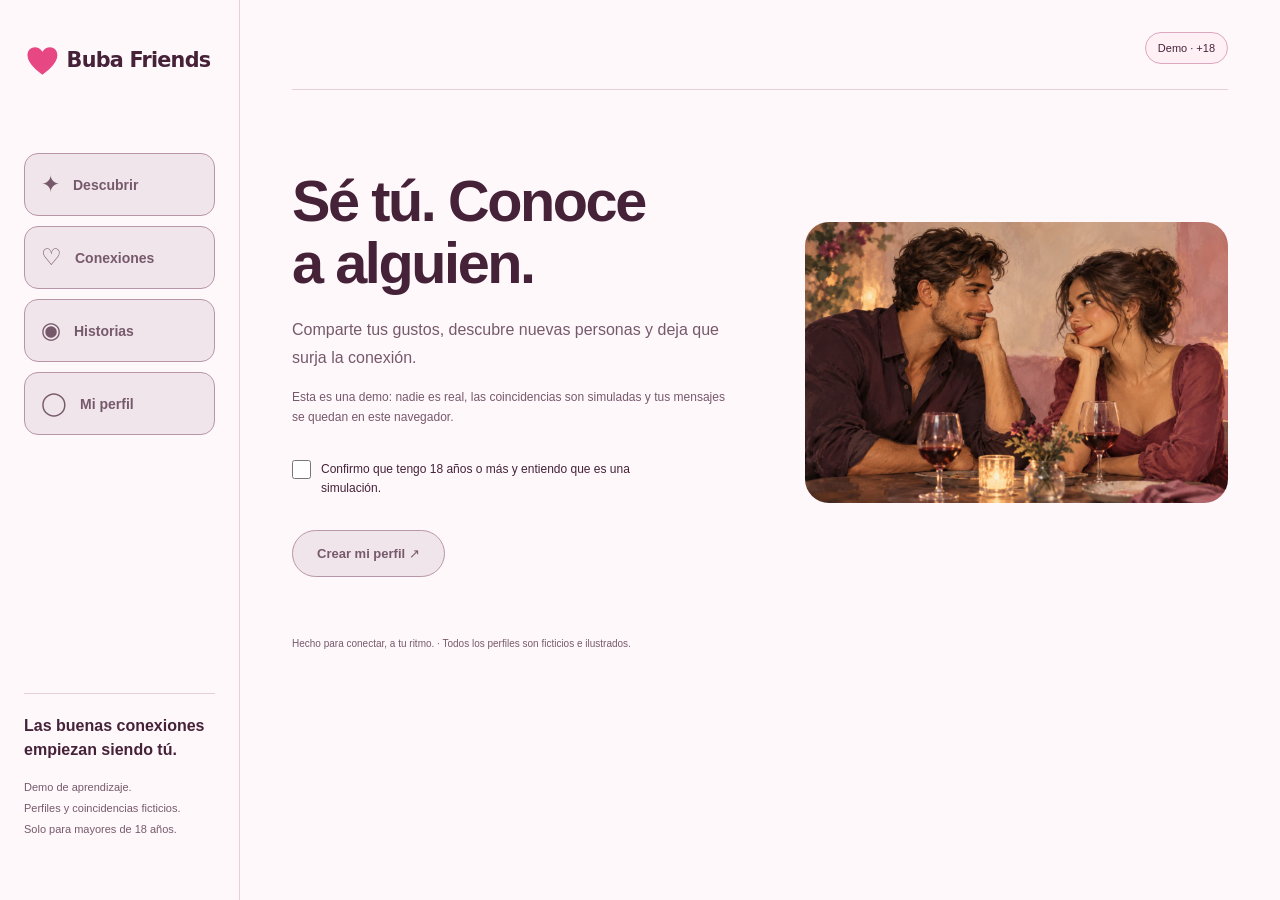
==== index.html @ ac5d4753 "Agrupar destacadas en colecciones con migración y referencias compartidas" ====
<!doctype html>
<html lang="es"><head><meta charset="UTF-8"><meta name="viewport" content="width=device-width,initial-scale=1,viewport-fit=cover"><meta name="theme-color" content="#FFF8FB"><link rel="icon" type="image/svg+xml" href="codificacion/assets/logo-heart.svg"><link rel="icon" type="image/png" sizes="32x32" href="codificacion/assets/favicon-32.png"><link rel="apple-touch-icon" sizes="180x180" href="codificacion/assets/apple-touch-icon.png"><link rel="manifest" href="./manifest.webmanifest"><meta name="apple-mobile-web-app-capable" content="yes"><meta name="apple-mobile-web-app-status-bar-style" content="default"><meta name="apple-mobile-web-app-title" content="Buba Friends"><meta name="description" content="Demo de Buba Friends: perfiles ilustrados, coincidencias simuladas y conversaciones locales."><title>Buba Friends · Conecta a tu ritmo</title><link rel="stylesheet" href="codificacion/styles.css?v=20261030-1"><script src="codificacion/stories.js?v=20261030-1" defer></script><script src="codificacion/profile-photo.js?v=20261029-4" defer></script><script src="codificacion/app.js?v=20261029-8" defer></script><script src="codificacion/collections-ui.js?v=20261030-1" defer></script><script src="codificacion/stories-ui.js?v=20261030-1" defer></script></head><body><div id="app"></div><noscript>Activa JavaScript para probar Buba Friends.</noscript></body></html>
---- codificacion/styles.css ----
:root{--background:#FFF8FB;--ink:#452238;color-scheme:light;font-family:Inter,ui-sans-serif,-apple-system,BlinkMacSystemFont,"Segoe UI",sans-serif;color:var(--ink);background:var(--background);font-synthesis:none;--accent:#E74783;--muted:#76596B;--line:#E5CFD9;--panel:#FFFFFF}*{box-sizing:border-box}body{margin:0}button,input,textarea{font:inherit}button{cursor:pointer;color:inherit;border:0}button:disabled{opacity:1;cursor:not-allowed;background:#F0E5EA;color:#76596B;border:1px solid #B996A7}button:focus-visible,input:focus-visible,textarea:focus-visible{outline:2px solid var(--accent);outline-offset:5px}button{transition:background .18s,transform .18s}button:enabled:hover{filter:none}button:active{transform:translateY(1px)}.layout{max-width:1540px;margin:auto;min-height:100dvh;display:grid;grid-template-columns:240px minmax(0,1fr)}.sidebar{padding:40px 24px;border-right:1px solid var(--line);display:flex;flex-direction:column;gap:65px}.brand{font-size:23px;font-weight:800;letter-spacing:-1px;white-space:nowrap}.brand-mark{display:inline-block;width:24px;height:25px;background:var(--accent);border-radius:13px 13px 5px 13px;transform:rotate(-30deg);margin-right:10px;vertical-align:middle;position:relative}.brand-mark:after{content:"";position:absolute;width:9px;height:9px;background:var(--background);border-radius:50%;top:7px;left:8px}.brand small{display:block;font-size:9px;letter-spacing:3px;margin:15px 0 0 35px;color:var(--muted)}.nav{display:grid;gap:10px}.nav button{display:flex;align-items:center;text-align:left;padding:17px 16px;background:transparent;color:var(--muted);border-radius:14px;font-size:14px;font-weight:600}.nav button.active{background:#FBE1EB;color:var(--accent)}.nav b{font-size:23px;margin-right:13px}.aside-note{margin-top:auto;padding:20px 0;border-top:1px solid var(--line);font-size:11px;color:var(--muted);line-height:1.9}.aside-note strong{display:block;color:var(--ink);font-size:16px;margin-bottom:15px;line-height:1.5}.main{padding:32px 5%}.topbar{display:flex;justify-content:space-between;align-items:center;gap:12px;border-bottom:1px solid var(--line);padding-bottom:25px}.eyebrow{font-size:10px;font-weight:700;letter-spacing:2px;text-transform:uppercase;color:var(--accent)}.topbar>.eyebrow{color:var(--muted)}.pill{border:1px solid #DDA7BE;color:var(--ink);background:#FFF0F5;padding:9px 12px;border-radius:24px;font-size:11px;white-space:nowrap}.intro{margin:32px 0 25px}.intro h1{font-size:clamp(30px,3.3vw,46px);line-height:1.1;letter-spacing:-1.8px;font-weight:750;margin:0 0 12px}.intro p,.muted{color:var(--muted);font-size:14px;line-height:1.6}.intro p{margin:0}.discover-grid{display:grid;grid-template-columns:minmax(260px,400px) minmax(170px,1fr);gap:55px;align-items:center;max-width:900px}.card{position:relative;border-radius:25px;overflow:hidden;background:#FFFFFF;box-shadow:0 20px 65px #45223814;border:1px solid #E5CFD9}.portrait{width:100%;display:block;aspect-ratio:4/4.8;object-fit:cover}.card-info{position:absolute;bottom:0;left:0;right:0;padding:80px 25px 24px;background:linear-gradient(transparent,#452238f5 26%);color:white}.card-info h2{font-size:35px;letter-spacing:-1px;margin:0 0 6px}.card-info p{font-size:12px;margin:0 0 15px;color:#FFFCF9}.tags{display:flex;gap:7px;flex-wrap:wrap}.tag{font-size:11px;padding:7px 11px;border-radius:20px;background:#FFF0F5;border:1px solid #E5CFD9}.card-info button{background:transparent;color:white;font-size:12px;margin-top:18px;padding:6px 0;text-decoration:underline;text-underline-offset:4px}.actions{display:flex;justify-content:center;align-items:center;gap:26px;margin:20px 0 12px}.round{height:58px;width:58px;border:1px solid #A47C90;border-radius:50%;background:var(--panel);color:var(--ink);font-size:32px}.round.like{background:var(--accent);color:#FFFCF9;width:70px;height:70px;border:0;box-shadow:0 8px 35px #E7478326}.caption{text-align:center;font-size:11px;color:var(--muted)}.side-copy{padding:8px}.flower{font-size:65px;color:var(--accent);line-height:1}.side-copy h2{font-size:34px;line-height:1.12;letter-spacing:-1.3px;font-weight:700}.side-copy p{font-size:14px;color:var(--muted);line-height:1.8;max-width:270px}.mini-note{margin-top:36px;border-top:1px solid var(--line);padding-top:24px}.btn{background:var(--accent);color:#FFFCF9;padding:15px 24px;min-height:46px;border-radius:30px;font-weight:750;font-size:13px}.btn.light{background:#FBE1EB;color:var(--ink);border:1px solid #DDA7BE}.welcome{max-width:1050px;margin:58px auto;display:grid;grid-template-columns:1.1fr 1fr;gap:48px;align-items:center}.welcome h1{font-size:clamp(48px,5.2vw,78px);line-height:1.02;font-weight:800;letter-spacing:-4px;margin:22px 0}.welcome p{font-size:16px;line-height:1.7;color:var(--muted);max-width:410px}.welcome p.muted{font-size:12px}.welcome-art{position:relative;border:1px solid #E5CFD9;border-radius:160px 160px 26px 26px;overflow:hidden;transform:rotate(3deg);box-shadow:18px 25px 0 #E7478312}.welcome-art .portrait{aspect-ratio:4/5.5}.art-label{position:absolute;top:35px;left:0;right:0;text-align:center;font-size:10px;letter-spacing:3px;color:#452238;z-index:1}.art-caption{color:#FFFCF9;position:absolute;bottom:0;padding:45px 24px 25px;background:linear-gradient(transparent,#452238f5 30%);width:100%}.art-caption strong{display:block;font-size:30px;letter-spacing:-1px}.art-caption span{font-size:12px}.check{display:flex;gap:10px;align-items:start;font-size:12px;line-height:1.6;margin:24px 0;max-width:400px}.check input{width:19px;height:19px;flex-shrink:0;margin:0;accent-color:var(--accent)}.list{display:grid;gap:13px;max-width:780px}.match-row{display:flex;width:100%;align-items:center;text-align:left;background:var(--panel);border:1px solid var(--line);border-radius:19px;padding:16px;gap:15px;min-width:0}.avatar{width:60px;height:60px;border-radius:50%;object-fit:cover;flex-shrink:0}.match-row>div{min-width:0}.match-row strong{display:block;margin-bottom:7px}.match-row small{display:block;color:var(--muted);overflow:hidden;text-overflow:ellipsis;white-space:nowrap}.arrow{margin-left:auto;color:var(--accent)}.empty{padding:50px 24px;text-align:center;background:var(--panel);border:1px dashed #A47C90;border-radius:24px;max-width:780px}.empty h2{font-size:28px;letter-spacing:-1px}.empty p{color:var(--muted);font-size:14px;line-height:1.7}.chat{max-width:780px;background:var(--panel);border:1px solid var(--line);border-radius:24px;overflow:hidden}.chat-head{padding:18px;display:flex;align-items:center;gap:13px;border-bottom:1px solid var(--line)}.chat-head button{background:transparent;font-size:30px;min-width:30px;min-height:44px}.chat-head .muted{font-size:11px}.messages{min-height:260px;max-height:390px;overflow:auto;padding:22px;display:flex;flex-direction:column;gap:12px}.bubble{max-width:85%;padding:13px 17px;background:#F8E7EE;border-radius:17px 17px 17px 3px;font-size:14px;line-height:1.6;align-self:start;overflow-wrap:anywhere}.bubble.mine{background:var(--accent);color:#FFFCF9;align-self:end;border-radius:17px 17px 3px 17px}.bubble small{display:block;font-size:10px;margin-bottom:4px}.send{padding:15px;display:flex;gap:10px;border-top:1px solid var(--line)}.send input{flex:1;min-width:0;padding:12px;border:1px solid #A47C90;border-radius:25px;background:#FFFFFF;color:inherit}.form{max-width:680px;background:var(--panel);padding:30px;border:1px solid var(--line);border-radius:24px}.form label{display:block;font-size:12px;font-weight:600;margin-bottom:20px}.form input,.form textarea{display:block;width:100%;margin-top:9px;border:1px solid #A47C90;background:#FFFFFF;padding:13px;border-radius:11px;color:inherit;font-size:16px}.form textarea{resize:vertical;min-height:110px;line-height:1.6}.danger{background:transparent;color:#A82250;text-decoration:underline;text-underline-offset:4px;font-size:12px;margin-top:22px;padding:12px 0}dialog{border:1px solid #A47C90;border-radius:26px;padding:30px;background:#FFFFFF;color:var(--ink);max-width:440px;width:calc(100% - 32px);max-height:90dvh;overflow:auto;box-shadow:0 30px 100px #45223833}dialog::backdrop{background:#45223880;backdrop-filter:blur(8px)}dialog h2{font-size:34px;letter-spacing:-1px;margin:15px 0}dialog p{font-size:14px;line-height:1.7;color:var(--muted)}dialog .btn{margin:6px 4px 4px 0}.detail-portrait{width:100%;height:225px;object-fit:cover;object-position:center 35%;border-radius:15px;margin-bottom:22px}.match-art{position:relative;width:115px;margin:0 auto 30px}.match-art img{width:115px;height:115px;object-fit:cover;border-radius:50%;border:3px solid var(--accent)}.match-art span{position:absolute;bottom:-10px;right:-5px;border-radius:50%;background:var(--accent);color:#FFFCF9;padding:10px;font-size:22px}.toast{position:fixed;bottom:25px;left:50%;transform:translateX(-50%);background:#452238;color:#FFFCF9;border-radius:18px;padding:15px 22px;font-size:13px;z-index:6;width:max-content;max-width:calc(100% - 32px);box-shadow:0 8px 30px #4522381f}.footer{font-size:10px;color:var(--muted);margin-top:32px;line-height:1.8}
@media(min-width:1300px){.main{padding-left:7%;padding-right:7%}}@media(max-width:1000px){.layout{grid-template-columns:200px minmax(0,1fr)}.sidebar{padding:32px 18px}.brand{font-size:19px}.main{padding:28px}.discover-grid{gap:25px}.side-copy h2{font-size:28px}.welcome{gap:25px}.welcome h1{font-size:53px;letter-spacing:-2.5px}}@media(max-width:800px){.discover-grid{grid-template-columns:1fr;max-width:400px;margin:auto}.side-copy{display:none}.welcome{grid-template-columns:1fr}.welcome-art{max-width:280px;grid-row:1;margin:auto}.welcome-art .portrait{aspect-ratio:4/3.7}.welcome-art .art-label{display:none}.welcome h1{font-size:52px}.welcome{margin:30px 0}.intro h1{font-size:34px}}@media(max-width:600px){.layout{display:block}.sidebar{padding:20px;border-right:0;border-bottom:1px solid var(--line);display:block}.brand{font-size:24px}.brand small,.aside-note{display:none}.nav{position:fixed;bottom:0;left:0;right:0;display:flex;justify-content:space-around;gap:4px;background:#FFFFFFf5;backdrop-filter:blur(15px);border-top:1px solid var(--line);padding:8px 8px max(10px,env(safe-area-inset-bottom));z-index:3}.nav button{display:block;text-align:center;padding:10px 12px;border-radius:14px;font-size:11px;min-width:92px}.nav b{display:block;margin:0 0 4px;font-size:21px}.main{padding:20px 20px 115px}.topbar{padding-bottom:17px}.eyebrow{font-size:9px;letter-spacing:1.5px}.topbar>.eyebrow{max-width:130px;line-height:1.6}.pill{font-size:10px;padding:8px 10px}.intro{margin:25px 0 22px}.intro h1{font-size:33px;letter-spacing:-1.5px;max-width:330px}.intro p{font-size:12px}.card .portrait{aspect-ratio:4/4.65}.card-info{padding:75px 22px 22px}.card-info h2{font-size:32px}.actions{margin-top:18px}.welcome{gap:30px;margin:28px 0}.welcome-art{width:215px;transform:rotate(3deg)}.welcome-art .portrait{aspect-ratio:4/4}.art-caption{padding:35px 18px 16px}.art-caption strong{font-size:23px}.art-caption span{font-size:10px}.welcome h1{font-size:51px;margin:14px 0 18px;letter-spacing:-2.8px}.welcome p{font-size:14px}.welcome .btn{width:100%}.form{padding:22px}.chat .btn{padding:12px 15px}.messages{padding:16px}.send{padding:12px;gap:8px}.toast{bottom:100px}.footer{font-size:10px}.match-row{padding:13px;gap:12px}dialog{padding:24px}}
@media(prefers-reduced-motion:no-preference){.card{animation:appear .25s ease}@keyframes appear{from{opacity:.4;transform:translateY(8px)}to{opacity:1;transform:none}}}
/* Personalización local */
select{font:inherit;color:inherit;max-width:100%;color-scheme:light}select:focus-visible{outline:2px solid var(--accent);outline-offset:5px}.main,.discover-grid>div,.profile-layout>*{min-width:0}.brand-mark{box-shadow:5px 3px 0 #E7478326}.filters{background:var(--panel);border:1px solid var(--line);border-radius:18px;padding:20px;margin-bottom:14px;max-width:900px}.filter-heading{display:grid;gap:6px;margin-bottom:16px}.filter-heading strong{font-size:13px}.filter-heading span{font-size:11px;color:var(--muted);line-height:1.6}.filter-fields{display:flex;gap:12px;align-items:end;flex-wrap:wrap}.filter-fields label{font-size:11px;display:grid;gap:7px;flex:1 1 85px}.filter-fields .interest-filter{flex:2 1 180px}.filter-fields input,.filter-fields select{width:100%;min-width:0;min-height:44px;border:1px solid #A47C90;border-radius:9px;background:#FFFFFF;color:var(--ink);padding:9px;font-size:14px}.filter-fields .btn{padding:12px 20px}.text-btn{background:transparent;color:#B32658;font-size:12px;text-decoration:underline;text-underline-offset:4px;min-height:44px;padding:8px}.text-btn:disabled{color:var(--muted);opacity:1;background:#F0E5EA}.discovery-status{display:flex;justify-content:space-between;align-items:center;gap:10px;font-size:11px;color:var(--muted);max-width:900px;margin-bottom:16px}.icebreaker{background:#FFF0F5;border-left:2px solid var(--accent);padding:16px;margin:20px 0;border-radius:0 12px 12px 0}.icebreaker p{margin:8px 0 0}.connection-label{color:#B32658!important;font-size:10px;margin-bottom:6px}.suggestions{border-top:1px solid var(--line);padding:18px;display:flex;flex-wrap:wrap;gap:8px}.suggestions strong{font-size:12px;flex-basis:100%}.suggestions p{font-size:11px;color:var(--muted);margin:0 0 4px;flex-basis:100%}.suggestion{border:1px solid #C99AAD;background:#FFF0F5;border-radius:13px;padding:11px 13px;font-size:12px;text-align:left;line-height:1.5;max-width:100%;overflow-wrap:anywhere;min-height:44px;color:#452238}.profile-layout{display:grid;grid-template-columns:minmax(0,1.2fr) minmax(0,1fr);gap:24px;align-items:start;max-width:1000px}.own-preview{padding:28px;border:1px solid #DDA7BE;background:var(--panel);border-radius:24px;overflow-wrap:anywhere}.own-avatar{display:grid;place-items:center;width:78px;height:78px;background:var(--accent);color:#FFFCF9;border-radius:25px 25px 8px 25px;font-size:36px;font-weight:800;margin:25px 0}.own-preview h2{font-size:28px;letter-spacing:-1px;margin:0 0 15px}.own-preview p{font-size:14px;color:var(--ink);line-height:1.8;white-space:pre-wrap}.own-preview small{display:block;margin-top:25px;color:var(--muted);font-size:10px;line-height:1.7}.own-preview .tag{overflow-wrap:anywhere;max-width:100%}.profile-layout .form{width:100%}.footer{overflow-wrap:anywhere}.welcome h1{font-size:clamp(45px,4.5vw,68px);letter-spacing:-2.8px}.welcome p{max-width:440px}
@media(max-width:1100px){.profile-layout{grid-template-columns:1fr}.own-preview{max-width:680px}}@media(max-width:600px){.filters{padding:16px}.filter-fields{gap:12px}.filter-fields label{flex-basis:calc(50% - 12px)}.filter-fields .interest-filter{flex-basis:100%}.filter-fields .btn,.filter-fields .text-btn{flex:1}.discovery-status{align-items:start}.discovery-status>span{padding-top:10px;line-height:1.6;max-width:150px}.discovery-status button{text-align:right;max-width:170px}.welcome h1{font-size:46px;letter-spacing:-2.5px}.own-preview{padding:22px}.suggestions{padding:16px}.suggestion{width:100%}.filter-fields input,.filter-fields select,.send input{font-size:16px}.welcome-art{box-shadow:12px 15px 0 #E7478312}}
.intro p,.welcome p,.card-info,.chat-head>div,.aside-note,.own-preview h2{overflow-wrap:anywhere}.bubble{min-width:0}.suggestion:focus-visible{outline:2px solid var(--accent);outline-offset:3px}

/* Superficies claras y contraste de los estados interactivos. */
.card-info .tag{background:#452238;color:#FFFCF9;border-color:#A47C90}
.card-info button:focus-visible{outline-color:#FFFCF9;box-shadow:0 0 0 5px #452238}
.art-label{background:#FFFFFFe8;border-radius:20px;padding:7px 10px;left:18px;right:18px}
.nav button.active{box-shadow:inset 3px 0 0 var(--accent);font-weight:750}
.btn:disabled,.nav button:disabled{background:#F0E5EA;color:#76596B;border:1px solid #B996A7;opacity:1}
input::placeholder,textarea::placeholder{color:#76596B;opacity:1}
input,textarea,select{accent-color:var(--accent)}
input:user-invalid,textarea:user-invalid,select:user-invalid{border-color:#A82250;box-shadow:0 0 0 1px #A82250}
button:focus-visible,input:focus-visible,textarea:focus-visible,select:focus-visible{outline:3px solid #452238;outline-offset:3px}
.suggestion:focus-visible{outline:3px solid #452238;outline-offset:3px}
.bubble{border:1px solid #E5CFD9;color:var(--ink)}
.bubble.mine{border-color:var(--accent);color:#FFFCF9}
.tag{color:var(--ink)}
@media(max-width:600px){.nav button.active{box-shadow:inset 0 -3px 0 var(--accent)}}

/* El frambuesa se reserva para superficies; el texto pequeño usa un tono más oscuro. */
.eyebrow,.nav button.active,.arrow{color:#B32658}
.topbar>.eyebrow{color:var(--muted)}
.btn:enabled:hover,.round.like:enabled:hover{background:#BD285D}
.btn.light:enabled:hover{background:#F3D4E1}

/* Descubrimiento: una tarjeta central y decisiones separadas de la información. */
.discover-grid{grid-template-columns:minmax(0,440px);max-width:440px;margin-inline:auto;gap:0}
.discover-grid .side-copy{display:none}
.actions{gap:24px;margin-top:24px}
.round.info{font-size:27px;width:54px;height:54px}
.btn,.round.like,.match-art span,.own-avatar{color:#29111F}
.btn.light{color:var(--ink)}
.btn:enabled:hover,.round.like:enabled:hover{background:#BD285D;color:#FFFFFF}
.btn.light:enabled:hover{color:var(--ink)}
.bubble.mine{background:#B32658;border-color:#B32658;color:#FFFFFF}
.preference-panel{max-width:680px;margin:44px auto;padding:32px;border:1px solid var(--line);background:var(--panel);border-radius:24px}
.preference-panel h1{font-size:38px;line-height:1.12;letter-spacing:-1.5px;margin:16px 0}
.preference-panel p{color:var(--muted);font-size:14px;line-height:1.7}
.preference-panel fieldset{border:0;padding:0;margin:25px 0 15px;min-width:0}
.preference-panel legend{font-size:12px;font-weight:650;margin-bottom:12px}
.preference-options{display:grid;grid-template-columns:repeat(3,minmax(0,1fr));gap:12px}
.preference-options label{position:relative;display:flex;align-items:center;flex-direction:column;gap:12px;padding:20px 12px;border:1px solid #A47C90;border-radius:16px;cursor:pointer;background:#FFFFFF}
.preference-options label:has(input:checked){border:2px solid #B32658;padding:19px 11px;background:#FFF0F5}
.preference-options label:has(input:focus-visible){outline:3px solid var(--ink);outline-offset:4px}
.preference-options input{width:18px;height:18px;accent-color:#B32658}
.gender-symbol{font-size:29px;color:#B32658;line-height:1;white-space:nowrap}
.preference-options strong{font-size:14px}
.preference-summary{display:flex;justify-content:space-between;align-items:center;gap:10px;border-bottom:1px solid var(--line);padding-bottom:12px;margin-bottom:16px;font-size:13px}
.form-error{color:#982144!important;font-size:12px;line-height:1.6;margin:12px 0 0}
.form-error:empty{display:none}
.form .form-error{margin-bottom:16px}
@media(max-width:600px){.preference-panel{padding:22px;margin:25px 0}.preference-panel h1{font-size:31px}.preference-options{gap:8px}.preference-options label{padding:18px 7px}.preference-options label:has(input:checked){padding:17px 6px}.preference-options strong{font-size:12px}.gender-symbol{font-size:26px}.preference-panel .btn{width:100%}.discover-grid{max-width:440px}.actions{gap:22px}}

/* Elección visible con la misma paleta y disposición de tarjetas. */
.discovery-preference{max-width:900px;margin:0 0 20px}
.discovery-preference h2{font-size:18px;letter-spacing:-.4px;margin:0 0 12px}
.preference-buttons{display:flex;flex-wrap:wrap;gap:10px}
.preference-button{border:1px solid #A47C90;border-radius:24px;padding:12px 18px;background:var(--panel);font-size:14px;color:var(--ink);min-height:46px}
.preference-button.selected{background:var(--accent);color:#29111F;border:2px solid #452238;padding:11px 17px;font-weight:750;box-shadow:0 3px 10px #45223814}
.discovery-preference p,.choose-prompt{font-size:12px;line-height:1.7;color:var(--muted)}
@media(max-width:600px){.preference-buttons{gap:7px}.preference-button{flex:1;padding:12px 8px;font-size:12px;white-space:nowrap}.preference-button.selected{padding:11px 7px}}

/* Retratos de muestra: texto en una superficie propia para no cubrir el rostro. */
.card:has(.painted-portrait){background:var(--panel)}
.card:has(.painted-portrait)>.portrait{aspect-ratio:4/4.2;object-position:center 12%}
.card:has(.painted-portrait) .card-info{position:static;padding:20px 24px 24px;background:#452238;color:#FFFFFF}
.card-info .occupation{font-size:15px;font-weight:700;margin:0 0 8px;color:#FFFFFF}
.card-info .personality{font-size:12px;line-height:1.6;margin:0 0 16px;color:#FBE1EB}
.card-info .profile-meta{font-size:11px;color:#FBE1EB}
.detail-section{margin:22px 0}
.detail-section h3,.icebreaker h3{font-size:12px;text-transform:uppercase;letter-spacing:1px;margin:0 0 8px;color:#B32658}
.detail-section p{margin:0}
.detail-occupation{font-weight:700;color:var(--ink)}
.detail-portrait.painted-portrait{height:auto;aspect-ratio:4/4;object-position:center 12%}
.avatar{object-position:center 25%}
.match-art img{object-position:center 25%}
@media(max-width:600px){.card:has(.painted-portrait) .card-info{padding:18px 20px 22px}.card:has(.painted-portrait)>.portrait{aspect-ratio:4/4.2}}

.welcome-art .portrait{object-position:center 12%}
/* Bloque de identidad e interacción */
.brand img{width:190px;max-width:100%;height:42px}.header-logo{width:170px;height:38px}.welcome-logo{width:245px;max-width:100%;height:auto}.topbar{gap:12px;align-items:center}.topbar .pill{margin-left:auto}.topbar .btn{padding:11px 18px}.discovery-summary{max-width:440px;margin:12px auto 18px;display:grid;gap:7px;font-size:14px}.discovery-summary small{color:var(--muted);font-size:11px}.card{position:relative;touch-action:pan-y;transition:transform .2s ease;animation:none!important;overflow:visible}.card>.portrait{border-radius:24px 24px 0 0}.card:has(.painted-portrait)>.portrait{aspect-ratio:4/3.7}.card:has(.painted-portrait) .card-info{padding:16px 20px 20px;border-radius:0 0 24px 24px}.card-info h2{margin:0 0 7px}.card-info .profile-meta{margin:0 0 8px}.card-info .occupation{font-size:14px}.card-info .tags{gap:6px}.card-info .tag{font-size:11px}.card-detail{position:absolute;right:14px;top:14px;z-index:1;background:#FFFFFF;color:var(--ink);border-radius:50%;width:44px;height:44px;font-size:27px;box-shadow:0 2px 12px #45223826}.swipe-hint{position:absolute;top:72px;left:20px;z-index:1;background:white;color:#98204D;border:2px solid var(--accent);border-radius:12px;padding:10px;font-weight:800;opacity:0;pointer-events:none}.dragging{transition:none}.round.undo{width:48px;height:48px;font-size:25px}.actions{align-items:center;margin-top:16px;gap:24px}.caption{line-height:1.7}.close-dialog{position:sticky;top:0;float:right;width:44px;height:44px;border-radius:50%;font-size:27px;background:#FFF0F5;z-index:2}.filters{padding:0;border:0;margin-top:24px}.filters fieldset{border:1px solid var(--line);border-radius:14px;margin:0 0 22px;padding:14px}.filters legend{font-weight:700;font-size:14px}.filter-choice{display:flex;gap:10px;align-items:center;min-height:44px;font-size:15px}.filter-choice input{width:19px;height:19px}.panel-actions{display:flex;align-items:center;gap:16px;margin-top:20px}dialog{max-height:calc(100dvh - 32px);overscroll-behavior:contain}.match-strip{display:flex;gap:18px;overflow:auto;padding:4px 4px 18px}.match-strip button{background:transparent;display:grid;justify-items:center;gap:8px;min-width:76px}.match-strip img{width:68px;height:68px;border:2px solid var(--accent)}.section-title{font-size:17px;margin:24px 0 16px}.own-preview{max-width:540px;margin-bottom:18px}.profile-layout{margin-top:20px;grid-template-columns:minmax(0,540px)}[hidden]{display:none!important}.profile-layout .form{max-width:540px}.main{overflow-x:clip}
@media(min-width:601px){.header-logo{display:none}}
@media(max-width:600px){.sidebar{padding:0;border:0}.sidebar .brand{display:none}.main{padding:14px 16px calc(120px + env(safe-area-inset-bottom))}.topbar{padding-bottom:12px}.header-logo{width:154px;height:34px}.topbar .pill{display:none}.topbar .btn{margin-left:auto}.discovery-summary{margin-top:6px;font-size:13px}.card:has(.painted-portrait)>.portrait{aspect-ratio:4/3.6}.card-info h2{font-size:28px}.footer{margin-top:24px}.nav{padding-bottom:calc(10px + env(safe-area-inset-bottom))}.toast{bottom:calc(105px + env(safe-area-inset-bottom))}.detail-portrait.painted-portrait{aspect-ratio:4/3.5}.welcome-logo{width:220px}}
@media(prefers-reduced-motion:reduce){*,*::before,*::after{scroll-behavior:auto!important;animation:none!important;transition:none!important}}

/* Candidata de presentación: contenido desplazable y controles siempre accesibles. */
html{scroll-padding-block:20px 130px}
body.modal-open{overflow:hidden}
.skip-link{position:fixed;top:8px;left:8px;transform:translateY(-160%);z-index:20;background:var(--panel);color:var(--ink);padding:12px;border:2px solid var(--ink);border-radius:12px}
.skip-link:focus{transform:none}
.main:focus{outline:none}
.card{touch-action:pan-y pinch-zoom}
.card:has(.painted-portrait)>.portrait{height:360px;aspect-ratio:auto;object-fit:cover;object-position:center 12%}
.card-info{position:static;background:var(--ink);border-radius:0 0 24px 24px}
.card-info .occupation{line-height:1.4}
.empty-undo{max-width:780px;text-align:center;margin-top:18px}
.empty-undo p{font-size:12px;line-height:1.6;color:var(--muted)}
.dialog-close{position:sticky;top:0;display:block;margin:0 0 12px auto;width:44px;height:44px;min-height:44px;border-radius:50%;background:#FFF0F5;color:var(--ink);font-size:28px;z-index:2;box-shadow:0 0 0 4px white}
dialog{padding-top:16px;scroll-padding-block:72px 24px;max-height:calc(100svh - 32px)}
dialog h2{overflow-wrap:anywhere;padding-right:4px}
.filters fieldset{min-width:0}
.panel-actions{flex-wrap:wrap}
.match-strip{max-width:100%;scroll-padding:8px}
.match-strip button{flex-shrink:0}
.match-row>div{flex:1}
.match-row .arrow{flex-shrink:0}
.send,.form input,.form textarea{scroll-margin-block:40px 140px}
.send input{font-size:16px}
.send .btn{flex-shrink:0}
.messages{overscroll-behavior:contain}
.bubble{white-space:pre-wrap}
.check{padding-block:8px;min-height:44px}
@media(max-width:600px){
 .main{padding-left:max(16px,env(safe-area-inset-left));padding-right:max(16px,env(safe-area-inset-right))}
 .nav{padding-left:max(8px,env(safe-area-inset-left));padding-right:max(8px,env(safe-area-inset-right))}
 .nav button{flex:1;min-width:0;padding:9px 5px;overflow-wrap:anywhere}
 .nav b{line-height:1.1}
 .card:has(.painted-portrait)>.portrait{height:clamp(230px,36svh,320px)}
 .card-info .tags{gap:5px}
 .card-info .tag{padding:6px 9px}
 .caption{max-width:330px;margin-inline:auto}
 .actions .round{flex-shrink:0}
 .discovery-summary{line-height:1.5;margin-bottom:12px}
 .empty{padding:28px 18px}
 .empty h2{font-size:25px}
 .chat-head{padding:14px;gap:10px}
 .chat-head>div{min-width:0}
 .messages{min-height:160px;max-height:min(390px,48svh)}
 .suggestions{padding:14px}
 .send{padding:12px 10px}
 .send input{padding:12px 10px}
 .intro{margin:22px 0 18px}
 .intro h1{font-size:31px;line-height:1.15}
 dialog{padding:14px 20px 24px;width:calc(100% - 24px);max-height:calc(100svh - 24px)}
 .detail-portrait.painted-portrait{max-height:320px;object-fit:cover}
 .filter-fields label{flex-basis:calc(50% - 6px)}
}
@media(max-width:380px){.header-logo{width:145px}.card-info h2{font-size:27px}.actions{gap:22px}.send{gap:7px}.chat .send .btn{padding-inline:12px}}

/* Bienvenida: escena original completa, sin apariencia de tarjeta de perfil. */
.welcome>div{min-width:0}
.welcome h1{font-size:clamp(42px,4.5vw,64px);line-height:1.08;letter-spacing:-2.4px;text-wrap:balance}
.welcome-illustration{margin:0;min-width:0;width:100%;align-self:center}
.welcome-illustration img{display:block;width:100%;height:auto;border-radius:24px;cursor:default}
@media(max-width:800px){
 .welcome{gap:24px;margin:26px auto;max-width:540px}
 .welcome-illustration{grid-row:1}
 .welcome h1{font-size:clamp(38px,7vw,48px);letter-spacing:-1.8px;margin:0 0 16px}
 .welcome p{max-width:none}
}
@media(max-width:600px){
 .welcome{gap:22px;margin:22px auto}
 .welcome h1{font-size:40px;letter-spacing:-1.7px}
 .welcome p{font-size:14px;line-height:1.65}
 .welcome .check{margin:18px 0}
 .welcome-illustration img{border-radius:20px}
}

/* Historias locales; los aros solo indican visualización de historias. */
.sr-only{position:absolute;width:1px;height:1px;padding:0;margin:-1px;overflow:hidden;clip:rect(0,0,0,0);white-space:nowrap;border:0}
.stories-section,.featured-section{max-width:780px;margin:20px 0 26px;min-width:0}
.stories-note,.stories-empty{font-size:12px;color:var(--muted);line-height:1.6;margin:8px 0 14px;overflow-wrap:anywhere}
.story-strip{display:flex;gap:18px;align-items:flex-start;overflow-x:auto;max-width:100%;padding:8px 5px 18px;scroll-padding:8px;overscroll-behavior-x:contain}
.story-item{display:flex;flex-direction:column;align-items:center;gap:7px;min-width:82px;width:82px;flex-shrink:0;background:transparent;padding:0;font-size:12px;line-height:1.4;text-align:center}
.story-item small{font-size:10px;color:var(--muted)}
.story-circle{display:grid;place-items:center;width:74px;height:74px;border-radius:50%;padding:4px;border:3px solid var(--accent);background:var(--panel)}
.story-circle img{width:100%;height:100%;object-fit:cover;border-radius:50%}
.story-item.seen .story-circle{border:2px dashed #A47C90;padding:5px}
.story-plus{font-size:34px;font-weight:500;color:#B32658;border-style:dashed}
.story-own{position:relative;flex-shrink:0}
.story-add{position:absolute;right:-5px;top:43px;width:32px;height:32px;border-radius:50%;background:var(--accent);border:2px solid white;font-size:24px;color:#29111F;line-height:1}
.story-own:has(.story-add){padding-right:10px}
.story-add:before{content:"";position:absolute;inset:-6px}
.story-strip>.stories-empty{min-width:155px;max-width:280px}
.story-item:disabled{border:0;background:transparent;opacity:.7}
.story-field{display:grid;gap:9px;font-size:14px;margin:18px 0 12px;font-weight:600}
.story-field input,.story-field textarea{font:inherit;font-size:16px;padding:12px;border:1px solid #A47C90;border-radius:12px;width:100%;min-width:0;background:white;color:var(--ink)}
.story-field input[type=file]{font-size:13px;white-space:normal;overflow-wrap:anywhere}
.story-field textarea{resize:vertical;min-height:85px}
.story-preview{display:block;width:100%;max-height:300px;object-fit:contain;background:var(--background);border-radius:15px}
.story-viewer,.story-composer{max-width:540px}
.story-viewer h2{font-size:26px;margin:4px 0 8px}
.story-time{font-size:12px!important;margin:0 0 12px}
.story-image{display:block;width:100%;max-height:min(48svh,480px);object-fit:contain;border-radius:16px;background:var(--background)}
.story-caption{white-space:pre-wrap;overflow-wrap:anywhere;color:var(--ink)}
.story-controls{display:flex;justify-content:space-between;flex-wrap:wrap;gap:10px;margin-top:12px}
.story-controls .btn{padding:11px 16px}
.story-reply{border-top:1px solid var(--line);margin-top:18px;padding-top:4px}
.story-reply .btn{width:100%}
.story-reference{border-left:3px solid var(--accent);background:#FFF8FB;color:var(--ink);padding:10px 12px;margin-bottom:10px;border-radius:0 10px 10px 0;font-size:12px;line-height:1.5;white-space:normal}
.story-reference strong,.story-reference span{display:block}
.story-reference span{font-style:italic;margin-top:5px;overflow-wrap:anywhere}
@media(max-width:600px){.story-strip{gap:12px}.story-circle{width:70px;height:70px}.story-viewer,.story-composer{width:calc(100% - 20px)}.story-field{scroll-margin-block:80px 140px}.story-image{max-height:43svh}.story-viewer .panel-actions{gap:8px}.story-viewer .panel-actions .btn{padding-inline:16px}}

/* Profile creation, optional music and four navigation destinations. */
.music-row{display:grid;gap:12px;border:1px solid var(--line);border-radius:14px;padding:16px;margin:14px 0}.music-editor{margin:24px 0}.music-preview li{overflow-wrap:anywhere;margin:10px 0}.form select{width:100%;padding:13px;border:1px solid #A47C90;border-radius:9px;background:white;min-height:46px}.music-editor .btn{max-width:100%;white-space:normal}
@media(max-width:600px){.nav button{flex:1;min-width:0;padding:9px 3px;font-size:11px}.nav{gap:2px}.music-row{padding:12px}.form input,.form textarea,.form select{font-size:16px;min-width:0;max-width:100%}}

/* Text-only catalog picker; native dialog traps focus and supports Escape. */
.music-dialog{position:fixed;top:12px;bottom:auto;margin:0 auto;max-height:85dvh;overflow:auto;scroll-padding:60px 0 24px}.music-dialog .dialog-close{position:sticky;top:0;z-index:2;background:#fff8fb}.music-search input{font-size:16px;width:100%;min-width:0}.music-search label{display:block;margin:12px 0}.music-search details{margin:20px 0}.music-search summary{cursor:pointer;padding:12px 0}.music-search ul{list-style:none;padding:0;margin:12px 0}.music-result{display:block;width:100%;text-align:left;white-space:normal;overflow-wrap:anywhere;border:1px solid #e9cddc;background:#fff;border-radius:12px;padding:14px;margin:8px 0;color:#49233e;font:inherit;min-height:44px}.music-search button:focus-visible,.music-search input:focus-visible,.music-search summary:focus-visible{outline:3px solid #a61e64;outline-offset:3px}.music-row small{overflow-wrap:anywhere}
/* Optional profile photo and touch/keyboard crop controls. */
.profile-photo-avatar{display:inline-flex;width:104px;height:104px;flex:none;overflow:hidden;border-radius:50%;background:#f5e7ee;vertical-align:middle;border:1px solid #d7b8c9}.profile-photo-avatar>img{width:100%;height:100%;object-fit:cover;display:block}.profile-photo-avatar>svg{width:100%;height:100%;fill:#9b7c8e;padding:10px}.photo-actions{display:flex;gap:12px;flex-wrap:wrap;align-items:center;margin-top:14px}.photo-actions button{min-height:44px}.profile-photo-section{margin:20px 0}.story-circle .profile-photo-avatar{width:100%;height:100%;border:0}.story-circle{position:relative}.story-circle.story-plus{display:block}.photo-story-plus{position:absolute;right:0;bottom:0;border-radius:50%;background:#e74783;color:white;width:24px;height:24px;font-size:20px;line-height:24px}.photo-dialog{position:fixed;top:12px;bottom:auto;margin:0 auto;max-height:85dvh;overflow:auto;scroll-padding:60px 0 20px}.photo-dialog .dialog-close{position:sticky;top:0;background:#fff8fb;z-index:2}.photo-dialog label{display:block;margin:12px 0}.photo-dialog input{display:block;width:100%;min-width:0;max-width:100%;font-size:16px;margin-top:8px}.photo-dialog input[type=range]{min-height:44px;accent-color:#b6286a}.photo-dialog button:focus-visible,.photo-dialog input:focus-visible{outline:3px solid #a61e64;outline-offset:3px}#photo-canvas{display:block;width:min(100%,280px);height:auto;aspect-ratio:1;border-radius:50%;margin:12px auto;background:#fff8fb}.photo-dialog .panel-actions{display:flex;flex-wrap:wrap;gap:10px}.photo-dialog .panel-actions button{min-height:44px}.photo-file{overflow-wrap:anywhere}
.own-preview>.profile-photo-avatar{display:flex;margin:16px 0}
.music-diagnostic{border-top:1px solid #e5cfd9;padding-top:8px}.music-diagnostic textarea{display:block;width:100%;max-width:100%;min-height:120px;font:12px/1.5 ui-monospace,monospace;overflow-wrap:anywhere}.music-diagnostic button{min-height:44px}
/* Stories: one circular avatar per author; full-screen manual viewer. */
.story-item.seen .story-circle{border:2px solid #c7b8c1;padding:5px}.story-item.no-story .story-circle{border:2px solid #d7c3ce}.story-circle>svg{width:100%;height:100%;fill:#9b7c8e;padding:8px}.story-own{padding-right:8px}.story-add{width:28px;height:28px;top:48px;right:0;color:white;font-size:23px}.story-add:before{inset:-8px}.story-item>span:not(.story-circle):not(.sr-only){max-width:86px;overflow-wrap:anywhere}.story-strip{scrollbar-width:thin}.story-strip .story-item:focus-visible{outline-offset:3px}
body.story-view-open .nav{display:none}
dialog.story-viewer{--story-height:min(92dvh,900px);position:fixed;inset:0;width:min(100% - 32px,460px);height:var(--story-height);max-width:none;max-height:none;margin:auto;padding:0;border:0;border-radius:20px;background:#160f17;color:#fff;overflow:hidden;box-shadow:0 20px 90px #0009;scroll-padding:0}
dialog.story-viewer::backdrop{background:#08060bf2;backdrop-filter:blur(8px)}
.story-viewer .dialog-close{position:absolute;top:calc(28px + env(safe-area-inset-top,0px));right:max(10px,env(safe-area-inset-right,0px));z-index:8;width:44px;height:44px;margin:0;background:#231d27;color:white;box-shadow:none}
#story-view-content{height:100%;min-height:0;display:grid;grid-template-rows:auto minmax(40px,1fr) auto;padding:max(10px,env(safe-area-inset-top,0px)) max(10px,env(safe-area-inset-right,0px)) max(10px,env(safe-area-inset-bottom,0px)) max(10px,env(safe-area-inset-left,0px));gap:8px}
.story-segments{display:flex;gap:4px;list-style:none;padding:0;margin:0 0 12px}.story-segments li{flex:1;min-width:0;height:4px;border-radius:4px;background:#ffffff4d}.story-segments .is-selected{background:#f575a6}
.story-author-line{display:flex;gap:10px;align-items:center;padding-right:52px;min-height:44px}.story-author-avatar{width:38px;height:38px;border-radius:50%;overflow:hidden;background:#f5e7ee;flex:none}.story-author-avatar>img,.story-author-avatar>svg,.story-author-avatar .profile-photo-avatar{display:block;width:100%;height:100%;border:0;object-fit:cover}.story-author-avatar>svg{fill:#9b7c8e;padding:5px}.story-author-line>div{min-width:0}.story-viewer h2{font-size:16px;letter-spacing:0;line-height:1.3;padding:0;margin:0 0 3px;white-space:nowrap;overflow:hidden;text-overflow:ellipsis}.story-viewer .story-time{font-size:11px!important;color:#e6d7e1;line-height:1.4;margin:0}
.story-stage{position:relative;min-height:0;overflow:hidden;background:#0e0a11;display:flex;align-items:center;justify-content:center}.story-viewer .story-image{width:100%;height:100%;max-height:none;min-height:0;object-fit:contain;border-radius:0;background:transparent}.story-tap-zone{position:absolute;top:0;bottom:0;width:30%;background:transparent;border:0;border-radius:0;padding:0;touch-action:manipulation}.story-tap-prev{left:0}.story-tap-next{right:0}.story-viewer .story-tap-zone:disabled{background:transparent;border:0;opacity:1}.story-tap-zone:active{transform:none}
.story-view-footer{min-height:0;max-height:calc(var(--story-height)*.48);overflow-y:auto;overscroll-behavior:contain;scrollbar-width:thin;padding:0 3px}.story-viewer .story-caption{font-size:13px;line-height:1.5;white-space:pre-wrap;overflow-wrap:anywhere;color:#fff;margin:2px 0 8px;max-height:6em;overflow:auto}.story-viewer .story-controls{display:flex;align-items:center;justify-content:space-between;gap:4px;margin:0 0 4px;flex-wrap:nowrap}.story-controls>span{font-size:10px;color:#d7c4d1;text-align:center}.story-viewer .story-controls button{min-height:44px;border-radius:10px;padding:8px 10px;background:#302331;color:#fff;font-size:12px}.story-viewer .story-controls button:disabled{background:#241c26;border:0;color:#968c99}.story-viewer .story-reply{border-top:1px solid #ffffff30;display:grid;grid-template-columns:minmax(0,1fr) auto;gap:6px 10px;align-items:end;margin:0;padding-top:6px}.story-viewer .story-field{font-size:12px;gap:5px;margin:0}.story-viewer .story-field input{font-size:16px;min-height:44px;background:#302331;border:1px solid #8c7188;color:white;padding:10px}.story-viewer .story-reply .btn{width:auto;margin:0;font-size:12px;padding:10px 14px;min-height:44px;max-width:125px}.story-viewer .stories-note{font-size:10px;line-height:1.4;color:#d7c4d1;margin:2px 0 4px}.story-reply .stories-note{grid-column:1/-1}.story-viewer .panel-actions{display:flex;flex-wrap:wrap;gap:5px}.story-viewer .panel-actions button{font-size:12px;min-height:44px;margin:0;padding:10px 12px}.story-viewer .danger{color:#ffb6d1}.story-viewer .form-error{color:#ffb6d1;font-size:12px;margin:4px 0}.story-viewer button:focus-visible,.story-viewer input:focus-visible{outline:3px solid #ff90bb;outline-offset:-3px}
@media(max-width:600px){dialog.story-viewer{--story-height:100dvh;inset:0;width:100%;height:var(--story-height);margin:0;border-radius:0}.story-add{top:44px}.story-viewer .story-reply-send{min-width:0}}
/* Discover decisions and profile-gallery navigation use separate gesture surfaces. */
#swipe-card,.gallery-viewport{touch-action:pan-y pinch-zoom;-webkit-user-select:none;user-select:none;-webkit-touch-callout:none}#swipe-card{transition:transform .18s ease-out}#swipe-card.dragging{transition:none;will-change:transform}#swipe-card img,.gallery-image{-webkit-user-drag:none;user-select:none}#swipe-card .swipe-hint{z-index:3;max-width:calc(100% - 40px);font-size:17px;line-height:1.3;background:#fff8fb;color:#63203f;border-color:#b72565;box-shadow:0 4px 18px #45223833}#swipe-card .card-detail{z-index:4;touch-action:manipulation}
.profile-gallery{margin:0 0 22px}.gallery-viewport{border:1px solid #dfc1d0;border-radius:18px;overflow:hidden;background:#f9eaf1;width:100%;height:320px;height:clamp(240px,48svh,420px)}.gallery-slide{height:100%;width:100%;transition:transform .18s ease-out}.gallery-viewport.dragging .gallery-slide{transition:none}.gallery-image{display:block;width:100%;height:100%;object-fit:contain;pointer-events:auto}.gallery-demo{display:flex;height:100%;flex-direction:column;align-items:center;justify-content:center;gap:14px;padding:24px;text-align:center;color:#6e3151;background:radial-gradient(circle at 20% 15%,#fff8fb 0,transparent 55%),linear-gradient(145deg,#f9e3ed,#eacddc);border:10px double #fff8fb}.gallery-demo svg{width:64px;height:64px;fill:none;stroke:currentColor;stroke-width:3;stroke-linejoin:round}.gallery-demo strong{font-size:19px;line-height:1.4}.gallery-demo>span{font-size:12px}.gallery-controls{display:flex;align-items:center;justify-content:space-between;gap:8px;margin:8px 0}.gallery-controls button{min-height:44px;padding:8px;font-size:13px}.gallery-controls>span{font-size:12px;font-weight:700;white-space:nowrap}.gallery-dots{display:flex;justify-content:center;gap:7px;list-style:none;padding:0;margin:8px 0}.gallery-dots li{width:8px;height:8px;border-radius:50%;background:#d2bac7}.gallery-dots .selected{background:#b72565;box-shadow:0 0 0 2px #f5d7e5}.profile-gallery .muted{font-size:12px;text-align:center}.gallery-viewport:focus-visible,.gallery-controls button:focus-visible{outline:3px solid #b72565;outline-offset:3px}
@media(prefers-reduced-motion:reduce){#swipe-card,.gallery-slide{transition:none!important}}
/* Mobile Discover: measured viewport, reserved navigation/actions, intrinsic overflow fallback. */
.discover-view-toggle,.discover-layout-note{display:none}.discover-type-probe{position:absolute;visibility:hidden;width:1rem;height:1rem;pointer-events:none}
@media(max-width:600px){
 body.discover-screen.discover-fit #swipe-card{touch-action:pinch-zoom}
 body.discover-zoomed #swipe-card{touch-action:auto}
 body.discover-screen .discover-view-toggle{display:block;min-height:44px;padding:6px;font-size:12px;line-height:1.3}
 body.discover-screen .topbar{gap:6px}
 body.discover-screen .header-logo{width:110px;max-width:32%;height:auto}
 body.discover-screen .topbar .btn{min-height:44px;padding:8px 12px;margin-left:0}
 body.discover-expanded .discover-layout-note{display:block;font-size:12px;line-height:1.5;color:var(--muted);margin:8px 0 12px}
 html.discover-fit,body.discover-fit{height:var(--discover-height,100dvh);overflow:hidden;overscroll-behavior-y:none}
 body.discover-fit .layout{height:var(--discover-height,100dvh);min-height:0;display:grid;grid-template-columns:minmax(0,1fr);grid-template-rows:minmax(0,1fr) auto}
 body.discover-fit .sidebar{grid-row:2;min-height:0;margin:0;padding:0;border:0}
 body.discover-fit .aside-note{display:none}
 body.discover-fit .nav{position:static;min-height:0;padding:6px max(8px,env(safe-area-inset-right)) max(8px,env(safe-area-inset-bottom)) max(8px,env(safe-area-inset-left));gap:2px;backdrop-filter:none}
 body.discover-fit .nav button{min-height:50px;padding:6px 2px;min-width:0;font-size:11px}
 body.discover-fit .nav b{font-size:20px;margin-bottom:3px}
 body.discover-fit .main{grid-row:1;min-height:0;padding:max(6px,env(safe-area-inset-top)) max(12px,env(safe-area-inset-right)) 4px max(12px,env(safe-area-inset-left));display:grid;grid-template-rows:auto auto minmax(0,1fr);gap:4px;overflow:visible}
 body.discover-fit .topbar{padding:0;border:0;min-height:44px}
 body.discover-fit .discovery-summary{margin:0;font-size:11px;line-height:1.4}
 body.discover-fit .discovery-summary small,body.discover-fit .footer,body.discover-fit .discover-extra-help{display:none}
 body.discover-fit .discover-grid{height:100%;min-height:0;width:100%;max-width:440px;align-items:stretch}
 body.discover-fit .discover-grid>div{height:100%;min-height:0;display:grid;grid-template-rows:minmax(0,1fr) auto auto;gap:6px}
 body.discover-fit #swipe-card{height:100%;min-height:0;display:grid;grid-template-rows:minmax(0,1fr) auto;box-shadow:0 6px 20px #45223814}
 body.discover-fit #swipe-card>.portrait{height:100%;min-height:160px;max-height:none;width:100%;aspect-ratio:auto;object-fit:contain;object-position:center;background:#f5e7ee}
 body.discover-fit #swipe-card .card-info{position:static;padding:7px 12px 8px;min-height:0}
 body.discover-fit #swipe-card .card-info h2{font-size:1.5rem;line-height:1.15;letter-spacing:-.5px;margin:0 0 3px}
 body.discover-fit #swipe-card .profile-meta{font-size:11px;line-height:1.3;margin:0}
 body.discover-fit #swipe-card .occupation,body.discover-fit #swipe-card .tags{display:none}
 body.discover-fit .actions{margin:0;gap:24px;min-height:70px}
 body.discover-fit .actions .round{flex-shrink:0}
 body.discover-fit .caption{font-size:11px;line-height:1.3;margin:0;text-align:center}
 body.discover-screen dialog:not(.story-viewer){position:fixed;top:calc(var(--discover-vv-top,0px) + 12px);bottom:auto;margin:0 auto;max-height:calc(var(--discover-dialog-height,100dvh) - 24px);overflow-y:auto;overscroll-behavior:contain;touch-action:pan-y pinch-zoom}
 body.discover-expanded{overflow-y:auto}
 body.discover-expanded.modal-open{overflow:hidden}
}
/* Collections reuse story circles and the immersive viewer. */
.highlight-collection{flex:none;width:90px;text-align:center}.highlight-collection .story-item{width:90px}.collection-edit{min-height:44px;padding:8px;font-size:12px}.collection-dialog{max-width:540px}.collection-dialog input,.collection-dialog select{font-size:16px}.collection-dialog fieldset{border:1px solid var(--line);border-radius:14px;padding:12px;min-width:0;margin:16px 0}.collection-dialog legend{font-size:14px;padding:0 6px}.collection-target,.collection-choice{display:flex;align-items:center;gap:10px;min-height:52px;padding:8px 0;overflow-wrap:anywhere}.collection-target input,.collection-choice input{flex:none;width:22px;height:22px;accent-color:#b72565}.collection-target img,.collection-choice img,.collection-members img{width:48px;height:48px;flex:none;object-fit:cover;border-radius:50%}.collection-choice span{min-width:0}.collection-choice small{display:block;color:var(--muted);font-size:11px;margin-top:4px}.collection-members{list-style:none;padding:0}.collection-members li{display:flex;gap:10px;align-items:center;padding:12px 0;border-bottom:1px solid var(--line)}.collection-members span{flex:1;min-width:0;overflow-wrap:anywhere;font-size:13px}.collection-members button{min-height:44px;flex:none;padding:6px}.collection-dialog .panel-actions{display:flex;flex-wrap:wrap;gap:8px}.collection-dialog .panel-actions button{min-height:44px}.collection-dialog button:focus-visible,.collection-dialog input:focus-visible,.collection-dialog select:focus-visible{outline:3px solid #b72565;outline-offset:3px}
.collection-dialog{padding-bottom:max(24px,env(safe-area-inset-bottom))}.collection-dialog select{width:100%;min-height:44px;max-width:100%;border:1px solid #a47c90;border-radius:12px;padding:10px;background:white;color:var(--ink)}
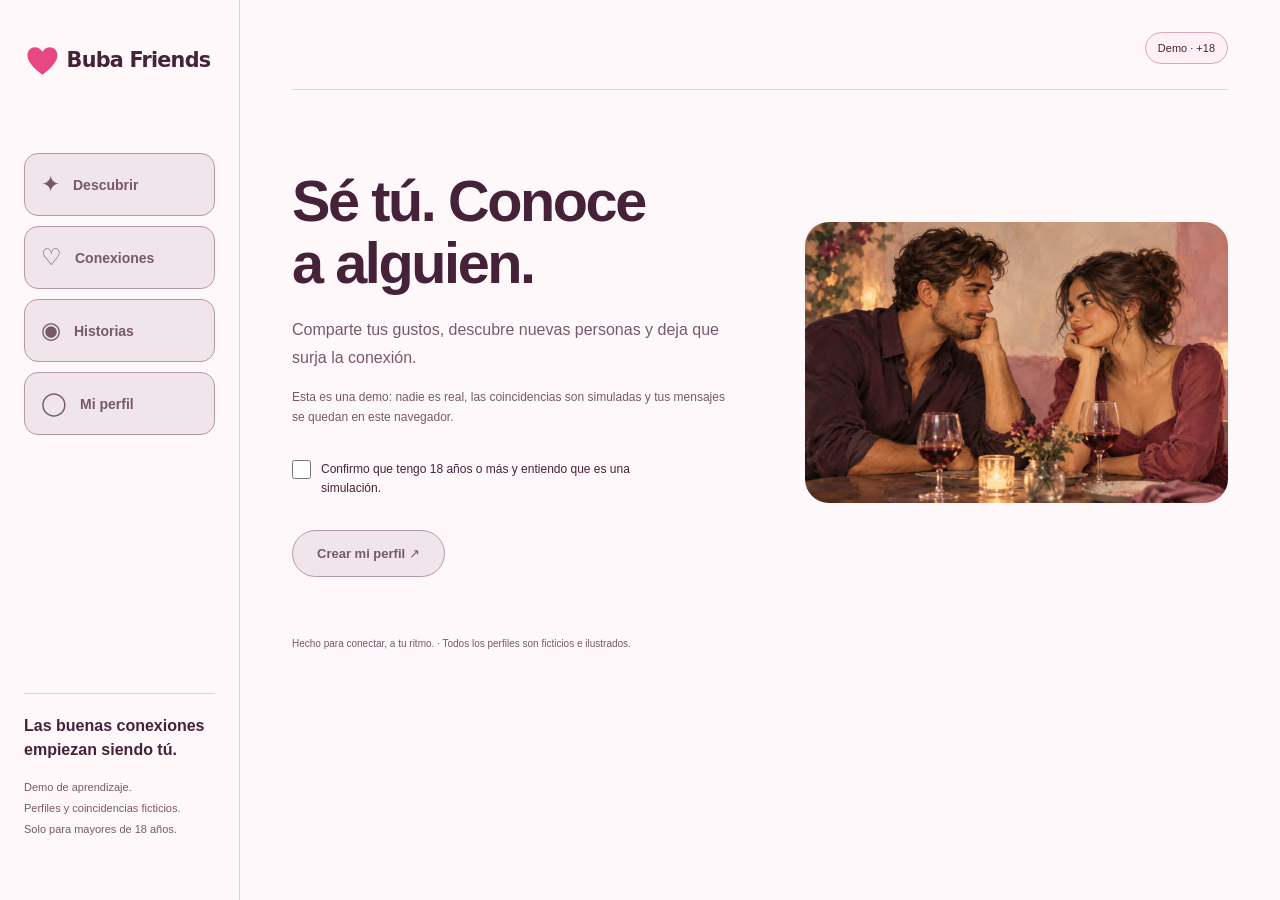
==== commit 30aa659d: "Fijar portadas circulares de colecciones sin compresión flex" ====
--- a/index.html
+++ b/index.html
@@ -1,2 +1,2 @@
 <!doctype html>
-<html lang="es"><head><meta charset="UTF-8"><meta name="viewport" content="width=device-width,initial-scale=1,viewport-fit=cover"><meta name="theme-color" content="#FFF8FB"><link rel="icon" type="image/svg+xml" href="codificacion/assets/logo-heart.svg"><link rel="icon" type="image/png" sizes="32x32" href="codificacion/assets/favicon-32.png"><link rel="apple-touch-icon" sizes="180x180" href="codificacion/assets/apple-touch-icon.png"><link rel="manifest" href="./manifest.webmanifest"><meta name="apple-mobile-web-app-capable" content="yes"><meta name="apple-mobile-web-app-status-bar-style" content="default"><meta name="apple-mobile-web-app-title" content="Buba Friends"><meta name="description" content="Demo de Buba Friends: perfiles ilustrados, coincidencias simuladas y conversaciones locales."><title>Buba Friends · Conecta a tu ritmo</title><link rel="stylesheet" href="codificacion/styles.css?v=20261030-1"><script src="codificacion/stories.js?v=20261030-1" defer></script><script src="codificacion/profile-photo.js?v=20261029-4" defer></script><script src="codificacion/app.js?v=20261029-8" defer></script><script src="codificacion/collections-ui.js?v=20261030-1" defer></script><script src="codificacion/stories-ui.js?v=20261030-1" defer></script></head><body><div id="app"></div><noscript>Activa JavaScript para probar Buba Friends.</noscript></body></html>
+<html lang="es"><head><meta charset="UTF-8"><meta name="viewport" content="width=device-width,initial-scale=1,viewport-fit=cover"><meta name="theme-color" content="#FFF8FB"><link rel="icon" type="image/svg+xml" href="codificacion/assets/logo-heart.svg"><link rel="icon" type="image/png" sizes="32x32" href="codificacion/assets/favicon-32.png"><link rel="apple-touch-icon" sizes="180x180" href="codificacion/assets/apple-touch-icon.png"><link rel="manifest" href="./manifest.webmanifest"><meta name="apple-mobile-web-app-capable" content="yes"><meta name="apple-mobile-web-app-status-bar-style" content="default"><meta name="apple-mobile-web-app-title" content="Buba Friends"><meta name="description" content="Demo de Buba Friends: perfiles ilustrados, coincidencias simuladas y conversaciones locales."><title>Buba Friends · Conecta a tu ritmo</title><link rel="stylesheet" href="codificacion/styles.css?v=20261030-2"><script src="codificacion/stories.js?v=20261030-1" defer></script><script src="codificacion/profile-photo.js?v=20261029-4" defer></script><script src="codificacion/app.js?v=20261029-8" defer></script><script src="codificacion/collections-ui.js?v=20261030-1" defer></script><script src="codificacion/stories-ui.js?v=20261030-1" defer></script></head><body><div id="app"></div><noscript>Activa JavaScript para probar Buba Friends.</noscript></body></html>
--- a/codificacion/styles.css
+++ b/codificacion/styles.css
@@ -262,3 +262,12 @@
 /* Collections reuse story circles and the immersive viewer. */
 .highlight-collection{flex:none;width:90px;text-align:center}.highlight-collection .story-item{width:90px}.collection-edit{min-height:44px;padding:8px;font-size:12px}.collection-dialog{max-width:540px}.collection-dialog input,.collection-dialog select{font-size:16px}.collection-dialog fieldset{border:1px solid var(--line);border-radius:14px;padding:12px;min-width:0;margin:16px 0}.collection-dialog legend{font-size:14px;padding:0 6px}.collection-target,.collection-choice{display:flex;align-items:center;gap:10px;min-height:52px;padding:8px 0;overflow-wrap:anywhere}.collection-target input,.collection-choice input{flex:none;width:22px;height:22px;accent-color:#b72565}.collection-target img,.collection-choice img,.collection-members img{width:48px;height:48px;flex:none;object-fit:cover;border-radius:50%}.collection-choice span{min-width:0}.collection-choice small{display:block;color:var(--muted);font-size:11px;margin-top:4px}.collection-members{list-style:none;padding:0}.collection-members li{display:flex;gap:10px;align-items:center;padding:12px 0;border-bottom:1px solid var(--line)}.collection-members span{flex:1;min-width:0;overflow-wrap:anywhere;font-size:13px}.collection-members button{min-height:44px;flex:none;padding:6px}.collection-dialog .panel-actions{display:flex;flex-wrap:wrap;gap:8px}.collection-dialog .panel-actions button{min-height:44px}.collection-dialog button:focus-visible,.collection-dialog input:focus-visible,.collection-dialog select:focus-visible{outline:3px solid #b72565;outline-offset:3px}
 .collection-dialog{padding-bottom:max(24px,env(safe-area-inset-bottom))}.collection-dialog select{width:100%;min-height:44px;max-width:100%;border:1px solid #a47c90;border-radius:12px;padding:10px;background:white;color:var(--ink)}
+/* Highlight covers: fixed square frames; intrinsic image/name sizes cannot stretch them. */
+.featured-section{--highlight-cover-size:74px}
+.featured-section .highlight-collection{flex:0 0 90px;width:90px;min-width:90px;max-width:90px;align-self:flex-start}
+.featured-section .story-item{flex:0 0 auto;width:90px;min-width:90px;max-width:90px;align-items:center;align-self:flex-start}
+.featured-section .story-item .story-circle{box-sizing:border-box;position:relative;display:flex;align-items:center;justify-content:center;flex:0 0 var(--highlight-cover-size);width:var(--highlight-cover-size);height:var(--highlight-cover-size);min-width:var(--highlight-cover-size);max-width:var(--highlight-cover-size);min-height:var(--highlight-cover-size);max-height:var(--highlight-cover-size);aspect-ratio:1;align-self:center;border-radius:50%;overflow:hidden;padding:0}
+.featured-section .story-circle>img{position:absolute;inset:0;display:block;width:100%;height:100%;min-width:0;min-height:0;max-width:none;max-height:none;object-fit:cover;object-position:center;border-radius:50%;padding:0}
+.featured-section .story-item>span:not(.story-circle):not(.sr-only){display:block;width:100%;max-width:100%;white-space:normal;overflow-wrap:anywhere;flex:0 0 auto}
+.featured-section #new-collection .story-circle{font-size:30px;line-height:1}
+@media(max-width:600px){.featured-section{--highlight-cover-size:70px}}
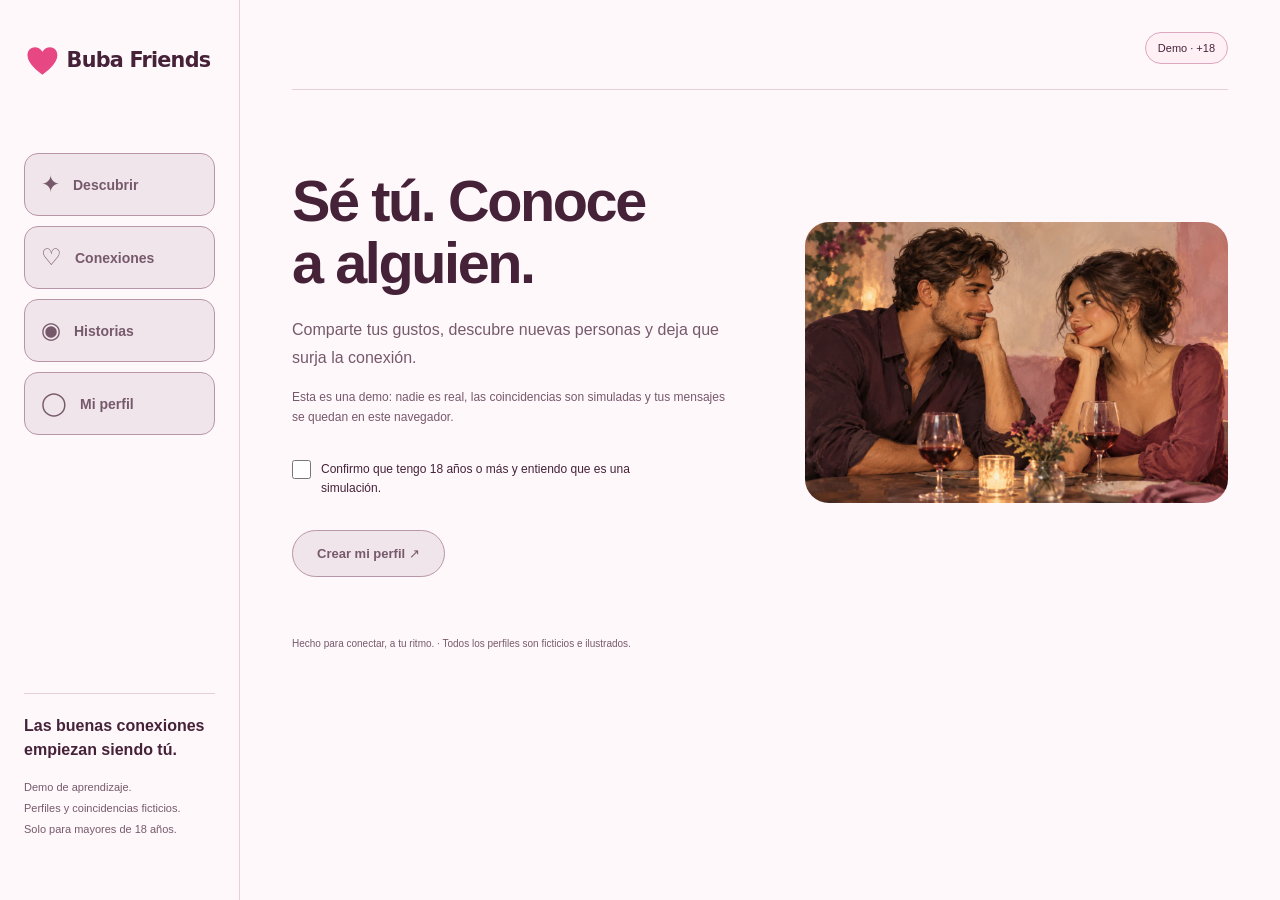
==== commit 86f2f020: "Recortar imágenes de Historias dentro del avatar circular" ====
--- a/index.html
+++ b/index.html
@@ -1,2 +1,2 @@
 <!doctype html>
-<html lang="es"><head><meta charset="UTF-8"><meta name="viewport" content="width=device-width,initial-scale=1,viewport-fit=cover"><meta name="theme-color" content="#FFF8FB"><link rel="icon" type="image/svg+xml" href="codificacion/assets/logo-heart.svg"><link rel="icon" type="image/png" sizes="32x32" href="codificacion/assets/favicon-32.png"><link rel="apple-touch-icon" sizes="180x180" href="codificacion/assets/apple-touch-icon.png"><link rel="manifest" href="./manifest.webmanifest"><meta name="apple-mobile-web-app-capable" content="yes"><meta name="apple-mobile-web-app-status-bar-style" content="default"><meta name="apple-mobile-web-app-title" content="Buba Friends"><meta name="description" content="Demo de Buba Friends: perfiles ilustrados, coincidencias simuladas y conversaciones locales."><title>Buba Friends · Conecta a tu ritmo</title><link rel="stylesheet" href="codificacion/styles.css?v=20261030-2"><script src="codificacion/stories.js?v=20261030-1" defer></script><script src="codificacion/profile-photo.js?v=20261029-4" defer></script><script src="codificacion/app.js?v=20261029-8" defer></script><script src="codificacion/collections-ui.js?v=20261030-1" defer></script><script src="codificacion/stories-ui.js?v=20261030-1" defer></script></head><body><div id="app"></div><noscript>Activa JavaScript para probar Buba Friends.</noscript></body></html>
+<html lang="es"><head><meta charset="UTF-8"><meta name="viewport" content="width=device-width,initial-scale=1,viewport-fit=cover"><meta name="theme-color" content="#FFF8FB"><link rel="icon" type="image/svg+xml" href="codificacion/assets/logo-heart.svg"><link rel="icon" type="image/png" sizes="32x32" href="codificacion/assets/favicon-32.png"><link rel="apple-touch-icon" sizes="180x180" href="codificacion/assets/apple-touch-icon.png"><link rel="manifest" href="./manifest.webmanifest"><meta name="apple-mobile-web-app-capable" content="yes"><meta name="apple-mobile-web-app-status-bar-style" content="default"><meta name="apple-mobile-web-app-title" content="Buba Friends"><meta name="description" content="Demo de Buba Friends: perfiles ilustrados, coincidencias simuladas y conversaciones locales."><title>Buba Friends · Conecta a tu ritmo</title><link rel="stylesheet" href="codificacion/styles.css?v=20261030-3"><script src="codificacion/stories.js?v=20261030-1" defer></script><script src="codificacion/profile-photo.js?v=20261029-4" defer></script><script src="codificacion/app.js?v=20261029-8" defer></script><script src="codificacion/collections-ui.js?v=20261030-1" defer></script><script src="codificacion/stories-ui.js?v=20261030-1" defer></script></head><body><div id="app"></div><noscript>Activa JavaScript para probar Buba Friends.</noscript></body></html>
--- a/codificacion/styles.css
+++ b/codificacion/styles.css
@@ -262,12 +262,16 @@
 /* Collections reuse story circles and the immersive viewer. */
 .highlight-collection{flex:none;width:90px;text-align:center}.highlight-collection .story-item{width:90px}.collection-edit{min-height:44px;padding:8px;font-size:12px}.collection-dialog{max-width:540px}.collection-dialog input,.collection-dialog select{font-size:16px}.collection-dialog fieldset{border:1px solid var(--line);border-radius:14px;padding:12px;min-width:0;margin:16px 0}.collection-dialog legend{font-size:14px;padding:0 6px}.collection-target,.collection-choice{display:flex;align-items:center;gap:10px;min-height:52px;padding:8px 0;overflow-wrap:anywhere}.collection-target input,.collection-choice input{flex:none;width:22px;height:22px;accent-color:#b72565}.collection-target img,.collection-choice img,.collection-members img{width:48px;height:48px;flex:none;object-fit:cover;border-radius:50%}.collection-choice span{min-width:0}.collection-choice small{display:block;color:var(--muted);font-size:11px;margin-top:4px}.collection-members{list-style:none;padding:0}.collection-members li{display:flex;gap:10px;align-items:center;padding:12px 0;border-bottom:1px solid var(--line)}.collection-members span{flex:1;min-width:0;overflow-wrap:anywhere;font-size:13px}.collection-members button{min-height:44px;flex:none;padding:6px}.collection-dialog .panel-actions{display:flex;flex-wrap:wrap;gap:8px}.collection-dialog .panel-actions button{min-height:44px}.collection-dialog button:focus-visible,.collection-dialog input:focus-visible,.collection-dialog select:focus-visible{outline:3px solid #b72565;outline-offset:3px}
 .collection-dialog{padding-bottom:max(24px,env(safe-area-inset-bottom))}.collection-dialog select{width:100%;min-height:44px;max-width:100%;border:1px solid #a47c90;border-radius:12px;padding:10px;background:white;color:var(--ink)}
-/* Highlight covers: fixed square frames; intrinsic image/name sizes cannot stretch them. */
-.featured-section{--highlight-cover-size:74px}
+/* Story avatars and highlight covers: square clipping frames independent of image proportions. */
+.stories-section,.featured-section{--story-circle-size:74px}
 .featured-section .highlight-collection{flex:0 0 90px;width:90px;min-width:90px;max-width:90px;align-self:flex-start}
 .featured-section .story-item{flex:0 0 auto;width:90px;min-width:90px;max-width:90px;align-items:center;align-self:flex-start}
-.featured-section .story-item .story-circle{box-sizing:border-box;position:relative;display:flex;align-items:center;justify-content:center;flex:0 0 var(--highlight-cover-size);width:var(--highlight-cover-size);height:var(--highlight-cover-size);min-width:var(--highlight-cover-size);max-width:var(--highlight-cover-size);min-height:var(--highlight-cover-size);max-height:var(--highlight-cover-size);aspect-ratio:1;align-self:center;border-radius:50%;overflow:hidden;padding:0}
-.featured-section .story-circle>img{position:absolute;inset:0;display:block;width:100%;height:100%;min-width:0;min-height:0;max-width:none;max-height:none;object-fit:cover;object-position:center;border-radius:50%;padding:0}
+:is(.stories-section,.featured-section) .story-item .story-circle{box-sizing:border-box;position:relative;display:flex;align-items:center;justify-content:center;flex:0 0 var(--story-circle-size);width:var(--story-circle-size);height:var(--story-circle-size);min-width:var(--story-circle-size);max-width:var(--story-circle-size);min-height:var(--story-circle-size);max-height:var(--story-circle-size);aspect-ratio:1;align-self:center;border-radius:50%;overflow:hidden;padding:0}
+:is(.stories-section,.featured-section) .story-circle>img{position:absolute;inset:0;display:block;width:100%;height:100%;min-width:0;min-height:0;max-width:none;max-height:none;object-fit:cover;object-position:center;aspect-ratio:1;border-radius:50%;padding:0;margin:0}
 .featured-section .story-item>span:not(.story-circle):not(.sr-only){display:block;width:100%;max-width:100%;white-space:normal;overflow-wrap:anywhere;flex:0 0 auto}
 .featured-section #new-collection .story-circle{font-size:30px;line-height:1}
-@media(max-width:600px){.featured-section{--highlight-cover-size:70px}}
+@media(max-width:600px){.stories-section,.featured-section{--story-circle-size:70px}}
+
+:is(.stories-section,.featured-section) .story-circle>.profile-photo-avatar{position:absolute;inset:0;display:block;width:100%;height:100%;min-width:0;min-height:0;max-width:none;max-height:none;aspect-ratio:1;border:0;border-radius:50%;overflow:hidden;margin:0;padding:0}
+:is(.stories-section,.featured-section) .story-circle>.profile-photo-avatar>img{display:block;width:100%;height:100%;max-width:none;max-height:none;aspect-ratio:1;object-fit:cover;border-radius:50%;margin:0;padding:0}
+:is(.stories-section,.featured-section) .story-circle>svg{position:absolute;inset:0;width:100%;height:100%;aspect-ratio:1}
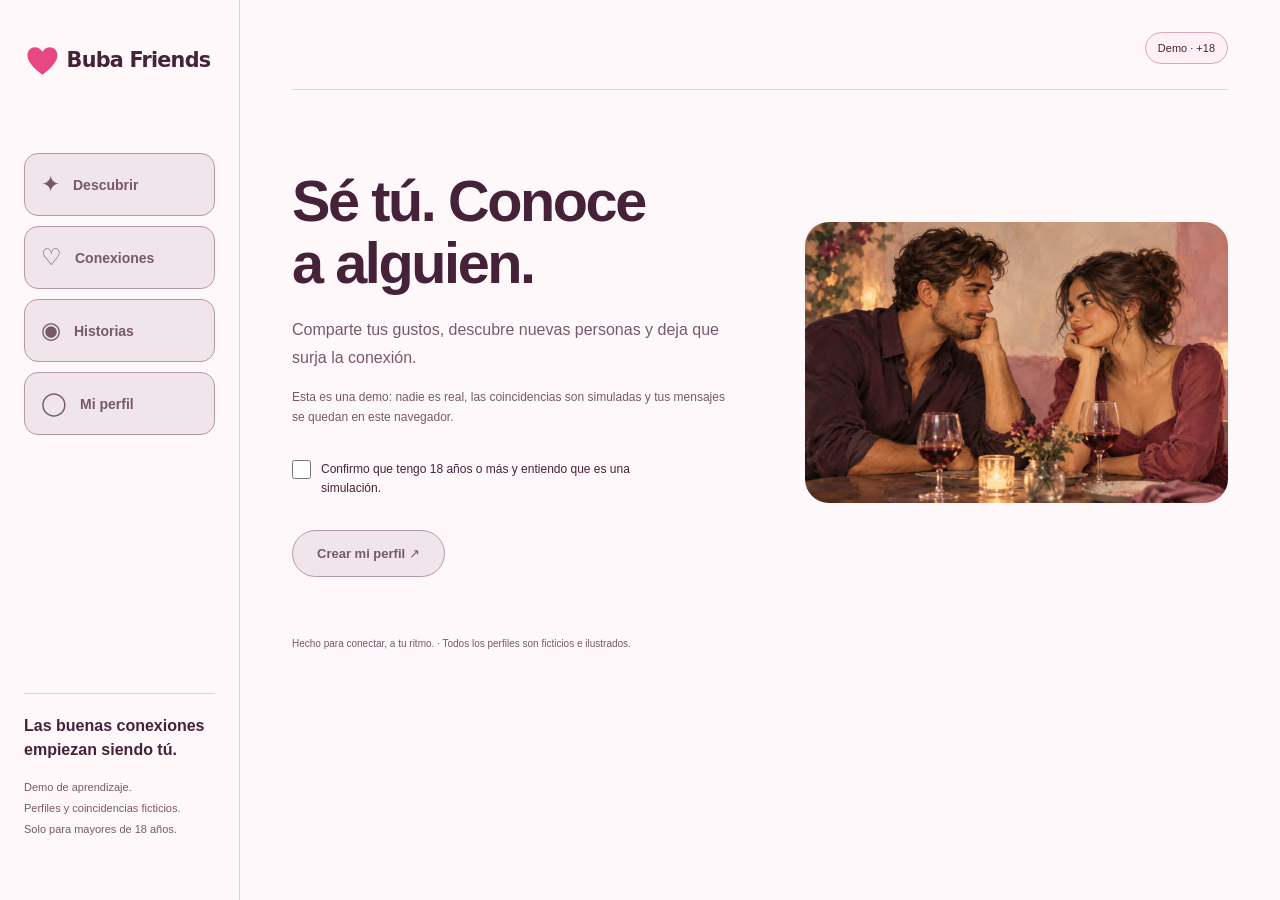
==== commit 2612c6ea: "Crear perfil guiado y galería local de seis fotos con vista previa" ====
--- a/index.html
+++ b/index.html
@@ -1,2 +1,2 @@
 <!doctype html>
-<html lang="es"><head><meta charset="UTF-8"><meta name="viewport" content="width=device-width,initial-scale=1,viewport-fit=cover"><meta name="theme-color" content="#FFF8FB"><link rel="icon" type="image/svg+xml" href="codificacion/assets/logo-heart.svg"><link rel="icon" type="image/png" sizes="32x32" href="codificacion/assets/favicon-32.png"><link rel="apple-touch-icon" sizes="180x180" href="codificacion/assets/apple-touch-icon.png"><link rel="manifest" href="./manifest.webmanifest"><meta name="apple-mobile-web-app-capable" content="yes"><meta name="apple-mobile-web-app-status-bar-style" content="default"><meta name="apple-mobile-web-app-title" content="Buba Friends"><meta name="description" content="Demo de Buba Friends: perfiles ilustrados, coincidencias simuladas y conversaciones locales."><title>Buba Friends · Conecta a tu ritmo</title><link rel="stylesheet" href="codificacion/styles.css?v=20261030-3"><script src="codificacion/stories.js?v=20261030-1" defer></script><script src="codificacion/profile-photo.js?v=20261029-4" defer></script><script src="codificacion/app.js?v=20261029-8" defer></script><script src="codificacion/collections-ui.js?v=20261030-1" defer></script><script src="codificacion/stories-ui.js?v=20261030-1" defer></script></head><body><div id="app"></div><noscript>Activa JavaScript para probar Buba Friends.</noscript></body></html>
+<html lang="es"><head><meta charset="UTF-8"><meta name="viewport" content="width=device-width,initial-scale=1,viewport-fit=cover"><meta name="theme-color" content="#FFF8FB"><link rel="icon" type="image/svg+xml" href="codificacion/assets/logo-heart.svg"><link rel="icon" type="image/png" sizes="32x32" href="codificacion/assets/favicon-32.png"><link rel="apple-touch-icon" sizes="180x180" href="codificacion/assets/apple-touch-icon.png"><link rel="manifest" href="./manifest.webmanifest"><meta name="apple-mobile-web-app-capable" content="yes"><meta name="apple-mobile-web-app-status-bar-style" content="default"><meta name="apple-mobile-web-app-title" content="Buba Friends"><meta name="description" content="Demo de Buba Friends: perfiles ilustrados, coincidencias simuladas y conversaciones locales."><title>Buba Friends · Conecta a tu ritmo</title><link rel="stylesheet" href="codificacion/styles.css?v=20261030-4"><script src="codificacion/stories.js?v=20261030-4" defer></script><script src="codificacion/profile-photo.js?v=20261030-4" defer></script><script src="codificacion/app.js?v=20261030-4" defer></script><script src="codificacion/collections-ui.js?v=20261030-4" defer></script><script src="codificacion/stories-ui.js?v=20261030-4" defer></script></head><body><div id="app"></div><noscript>Activa JavaScript para probar Buba Friends.</noscript></body></html>
--- a/codificacion/styles.css
+++ b/codificacion/styles.css
@@ -275,3 +275,19 @@
 :is(.stories-section,.featured-section) .story-circle>.profile-photo-avatar{position:absolute;inset:0;display:block;width:100%;height:100%;min-width:0;min-height:0;max-width:none;max-height:none;aspect-ratio:1;border:0;border-radius:50%;overflow:hidden;margin:0;padding:0}
 :is(.stories-section,.featured-section) .story-circle>.profile-photo-avatar>img{display:block;width:100%;height:100%;max-width:none;max-height:none;aspect-ratio:1;object-fit:cover;border-radius:50%;margin:0;padding:0}
 :is(.stories-section,.featured-section) .story-circle>svg{position:absolute;inset:0;width:100%;height:100%;aspect-ratio:1}
+
+/* Perfil personal: controles de galería y formulario guiado. */
+.personal-gallery{display:grid;grid-template-columns:repeat(3,minmax(0,1fr));gap:12px;margin:16px 0}
+.photo-slot{border:1px solid #e9c7d6;border-radius:16px;padding:10px;min-width:0;background:#fff8fb;overflow:hidden}
+.photo-slot img,.personal-gallery figure img{display:block;width:100%;aspect-ratio:1;object-fit:cover;border-radius:10px}
+.photo-slot .text-btn{min-height:44px;padding:8px;white-space:normal}
+.photo-empty{min-height:150px;font:inherit;color:var(--plum,#54263b);cursor:pointer}
+.personal-form{max-width:760px}.personal-form section{padding:16px 0;border-bottom:1px solid #eddce4}.personal-form section[hidden]{display:none}
+.personal-form h2{font-size:1.35rem}.personal-form progress{width:100%;accent-color:#d82f75}
+.personal-form input,.personal-form select,.personal-form textarea{font-size:16px;max-width:100%;scroll-margin:90px}
+.own-gallery img{display:block;width:100%;max-height:50vh;aspect-ratio:1;object-fit:contain;border-radius:16px;background:#fff8fb}
+.shared-interests{border-radius:12px;padding:12px;background:#fce6ef}
+@media(max-width:600px){.personal-gallery{grid-template-columns:repeat(2,minmax(0,1fr))}.personal-form .panel-actions{display:flex;flex-wrap:wrap;gap:8px}.personal-form{padding-bottom:36px}.photo-slot .text-btn{font-size:14px}}
+.profile-layout[hidden]{display:none}
+.photo-dialog #photo-canvas{border-radius:14px}
+.personal-form select:focus-visible{outline:2px solid var(--accent);outline-offset:4px}
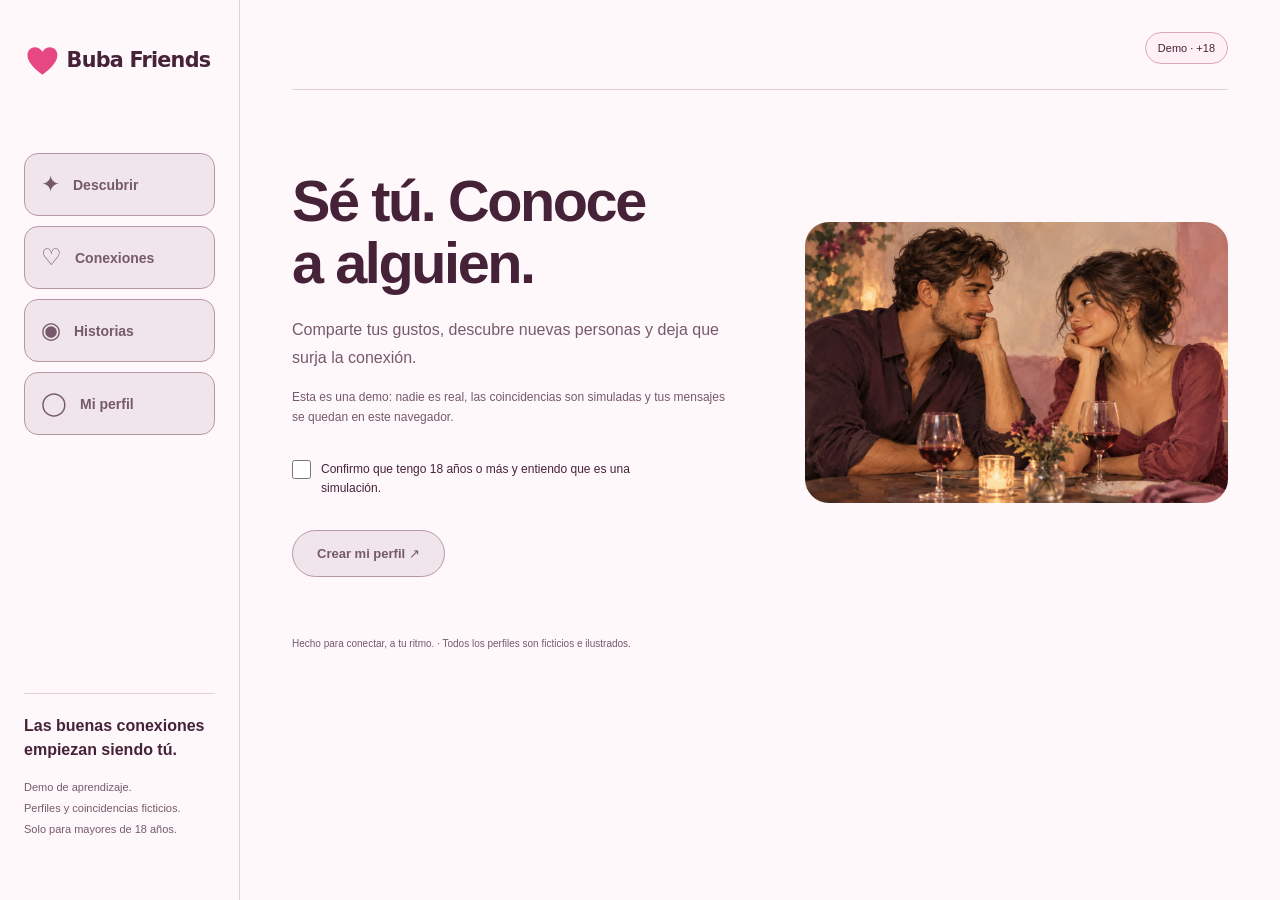
==== commit c89fb772: "Preparar candidata conjunta, compactar compositor y documentar validación" ====
--- a/index.html
+++ b/index.html
@@ -1,2 +1,2 @@
 <!doctype html>
-<html lang="es"><head><meta charset="UTF-8"><meta name="viewport" content="width=device-width,initial-scale=1,viewport-fit=cover"><meta name="theme-color" content="#FFF8FB"><link rel="icon" type="image/svg+xml" href="codificacion/assets/logo-heart.svg"><link rel="icon" type="image/png" sizes="32x32" href="codificacion/assets/favicon-32.png"><link rel="apple-touch-icon" sizes="180x180" href="codificacion/assets/apple-touch-icon.png"><link rel="manifest" href="./manifest.webmanifest"><meta name="apple-mobile-web-app-capable" content="yes"><meta name="apple-mobile-web-app-status-bar-style" content="default"><meta name="apple-mobile-web-app-title" content="Buba Friends"><meta name="description" content="Demo de Buba Friends: perfiles ilustrados, coincidencias simuladas y conversaciones locales."><title>Buba Friends · Conecta a tu ritmo</title><link rel="stylesheet" href="codificacion/styles.css?v=20261030-4"><script src="codificacion/stories.js?v=20261030-4" defer></script><script src="codificacion/profile-photo.js?v=20261030-4" defer></script><script src="codificacion/app.js?v=20261030-4" defer></script><script src="codificacion/collections-ui.js?v=20261030-4" defer></script><script src="codificacion/stories-ui.js?v=20261030-4" defer></script></head><body><div id="app"></div><noscript>Activa JavaScript para probar Buba Friends.</noscript></body></html>
+<html lang="es"><head><meta charset="UTF-8"><meta name="viewport" content="width=device-width,initial-scale=1,viewport-fit=cover"><meta name="theme-color" content="#FFF8FB"><link rel="icon" type="image/svg+xml" href="codificacion/assets/logo-heart.svg"><link rel="icon" type="image/png" sizes="32x32" href="codificacion/assets/favicon-32.png"><link rel="apple-touch-icon" sizes="180x180" href="codificacion/assets/apple-touch-icon.png"><link rel="manifest" href="./manifest.webmanifest"><meta name="apple-mobile-web-app-capable" content="yes"><meta name="apple-mobile-web-app-status-bar-style" content="default"><meta name="apple-mobile-web-app-title" content="Buba Friends"><meta name="description" content="Demo de Buba Friends: perfiles ilustrados, coincidencias simuladas y conversaciones locales."><title>Buba Friends · Conecta a tu ritmo</title><link rel="stylesheet" href="codificacion/styles.css?v=20261030-5"><script src="codificacion/stories.js?v=20261030-5" defer></script><script src="codificacion/profile-photo.js?v=20261030-5" defer></script><script src="codificacion/app.js?v=20261030-5" defer></script><script src="codificacion/collections-ui.js?v=20261030-5" defer></script><script src="codificacion/stories-ui.js?v=20261030-5" defer></script></head><body><div id="app"></div><noscript>Activa JavaScript para probar Buba Friends.</noscript></body></html>
--- a/codificacion/styles.css
+++ b/codificacion/styles.css
@@ -291,3 +291,34 @@
 .profile-layout[hidden]{display:none}
 .photo-dialog #photo-canvas{border-radius:14px}
 .personal-form select:focus-visible{outline:2px solid var(--accent);outline-offset:4px}
+
+/* Conversaciones locales: ámbito propio, sin cambiar Descubrir. */
+.connection-search{display:block;max-width:780px;font-size:14px;font-weight:650}
+.connection-search input{display:block;width:100%;min-height:46px;padding:12px 16px;margin-top:8px;border:1px solid #a47c90;border-radius:16px;background:#fff;font-size:16px}
+.connection-tabs{display:flex;flex-wrap:wrap;gap:10px;margin:18px 0}.conversation-summary{min-width:0;display:block;flex:1;overflow-wrap:anywhere}.conversation-summary small{white-space:normal}.conversation-summary time{display:block;font-size:11px;color:var(--muted);margin-top:5px}
+.chat{display:grid;grid-template-rows:auto minmax(0,1fr) auto;height:min(780px,calc(100dvh - 160px));min-height:420px;margin-top:20px}
+.chat-head{min-width:0;gap:8px;padding:12px;background:#fff8fb}.chat-head button{font-size:14px;flex-shrink:0;padding:8px}.chat-head .chat-person{display:flex;align-items:center;gap:10px;text-align:left;min-width:0;flex:1;padding:0}.chat-person span{min-width:0;overflow-wrap:anywhere}.chat-person strong{display:block;font-size:17px}.chat-person small{display:block;font-size:10px;color:var(--muted);line-height:1.4}.chat-person .avatar{width:44px;height:44px;min-width:44px;object-fit:cover}
+.chat .messages{min-height:0;max-height:none;overflow-y:auto;overscroll-behavior:contain;overflow-anchor:none;scroll-padding:18px;touch-action:pan-y pinch-zoom}
+.message-day{align-self:center;font-size:11px;color:var(--muted);text-align:center;margin:8px 0;flex-shrink:0}.chat .bubble{flex-shrink:0;white-space:normal;max-width:88%;scroll-margin-block:20px}.message-text{white-space:pre-wrap;overflow-wrap:anywhere;margin:4px 0}.bubble time{font-size:10px;display:block;text-align:right;opacity:.9}.message-actions summary{cursor:pointer;font-size:11px;min-height:30px;padding:8px 0}.message-actions .text-btn{font-size:12px;min-height:44px;color:inherit;padding:8px;text-decoration:underline}.message-actions[open]{border-top:1px solid currentColor;margin-top:8px}.message-quote{display:block;width:100%;text-align:left;padding:10px;border-left:3px solid currentColor;border-radius:8px;background:#ffffff30;color:inherit;font-size:12px;overflow-wrap:anywhere;white-space:pre-wrap;margin:6px 0}.chat .bubble:focus-visible{outline:3px solid var(--accent);outline-offset:3px}
+.chat-compose{min-width:0;background:white;border-top:1px solid var(--line);max-height:55%;overflow-y:auto}.chat .send{border:0;align-items:flex-end;padding:10px}.send textarea{resize:none;flex:1;min-width:0;width:100%;min-height:46px;max-height:136px;overflow-y:auto;border:1px solid #a47c90;border-radius:18px;padding:11px 13px;font-size:16px;line-height:1.4;background:white;color:var(--ink)}.chat-local-note{font-size:10px;color:var(--muted);margin:0;padding:0 12px 8px;line-height:1.4}.chat #chat-error{padding-inline:12px}.chat .suggestions{display:block;padding:8px 12px;font-size:12px}.chat .suggestions[open]{max-height:130px;overflow-y:auto}.chat .suggestion{display:block;max-width:100%;white-space:normal;text-align:left}.reply-preview{display:flex;align-items:center;gap:10px;padding:9px 12px;background:#fff0f5;border-left:3px solid var(--accent)}.reply-preview span{min-width:0;flex:1;overflow-wrap:anywhere}.reply-preview strong,.reply-preview small{display:block;font-size:11px}.reply-preview button{min-height:44px;min-width:44px}.chat-menu{display:grid;gap:12px}.chat-empty{font-size:14px;color:var(--muted);line-height:1.7}.chat #chat-jump{min-height:44px;width:100%;background:#fff0f5}.chat #chat-jump[hidden]{display:none}
+.chat button:focus-visible,.connection-tabs button:focus-visible,.connection-search input:focus-visible,.send textarea:focus-visible{outline:3px solid #ac245f;outline-offset:3px}
+@media(max-width:600px){
+ html.chat-screen,body.chat-screen{overflow:hidden;overscroll-behavior:none}
+ body.chat-screen .layout{position:fixed;top:var(--chat-top,0px);left:0;right:0;height:var(--chat-height,100dvh);min-height:0;display:block;overflow:hidden;background:var(--background)}
+ body.chat-screen .sidebar,body.chat-screen .topbar,body.chat-screen .footer{display:none}
+ body.chat-screen .main{padding:0;height:100%;min-height:0;overflow:hidden}
+ body.chat-screen .chat{height:100%;min-height:0;max-width:none;width:100%;margin:0;border:0;border-radius:0}
+ body.chat-screen .chat-head{padding:calc(8px + env(safe-area-inset-top,0px)) 8px 8px}
+ body.chat-screen .chat-compose{padding-bottom:env(safe-area-inset-bottom,0px)}
+ body.chat-screen .chat .messages{padding:12px;gap:10px}
+ body.chat-screen .chat-person .avatar{width:38px;height:38px;min-width:38px}
+ body.chat-screen .chat-head button{padding:6px;min-height:44px}
+ body.chat-screen .chat .send .btn{padding-inline:12px;min-height:46px}
+}
+.chat .messages{position:relative}.message-actions summary{min-height:44px}.message-actions summary:focus-visible{outline:2px solid currentColor;outline-offset:2px}
+#copy-message-text{display:block;width:100%;min-height:120px;max-height:45dvh;font-size:16px;overflow-wrap:anywhere}
+/* El compositor completo permanece visible; se compacta con poca altura útil. */
+.chat-compose{max-height:none;overflow:visible}
+.reply-preview small{display:-webkit-box;-webkit-line-clamp:2;-webkit-box-orient:vertical;overflow:hidden}
+.chat-tight .chat-local-note,.chat-tight .suggestions{display:none}
+.chat-tight .reply-preview{padding-block:6px}
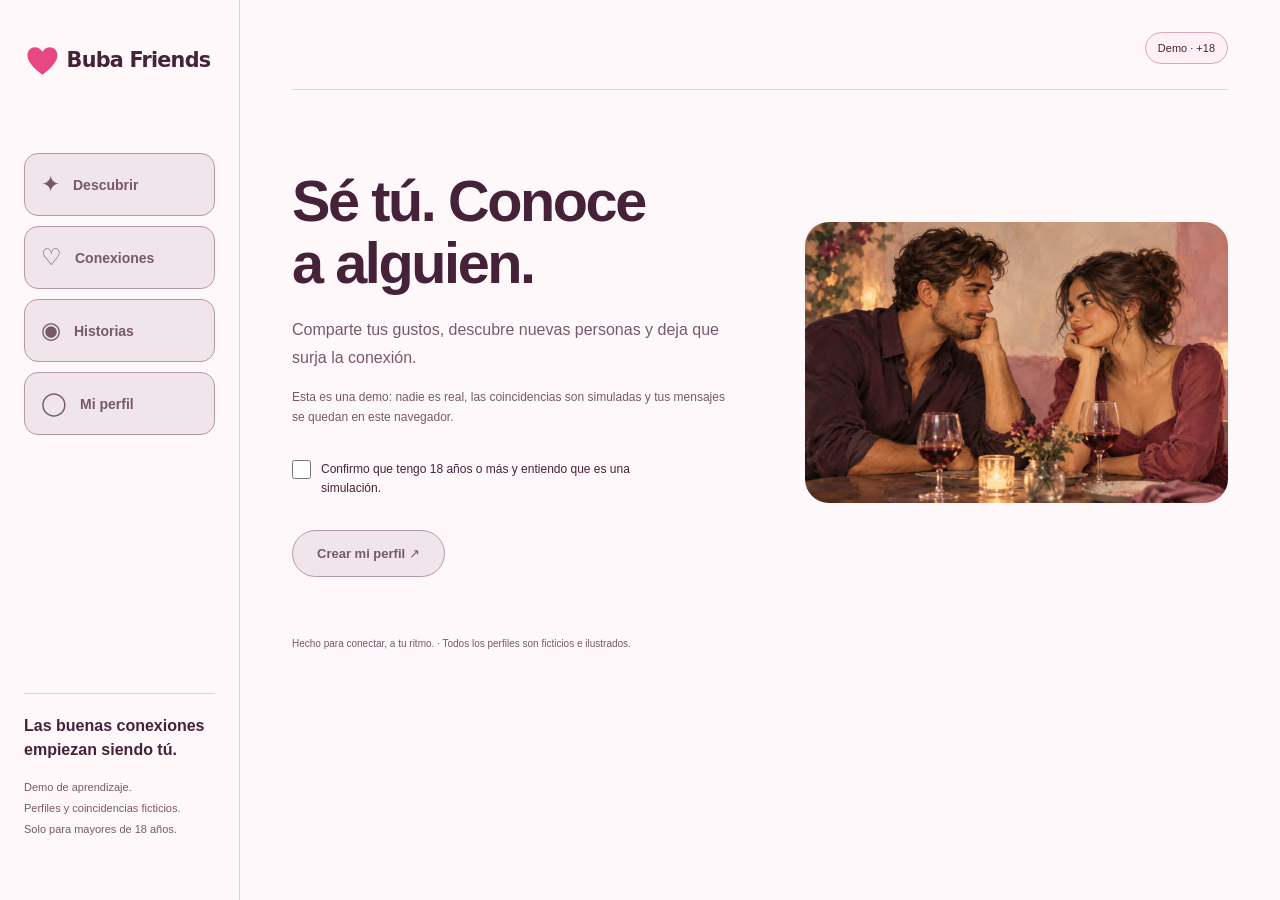
==== commit fbc832ee: "Añadir portadas visuales locales y archivo por gesto en conversaciones" ====
--- a/index.html
+++ b/index.html
@@ -1,2 +1,2 @@
 <!doctype html>
-<html lang="es"><head><meta charset="UTF-8"><meta name="viewport" content="width=device-width,initial-scale=1,viewport-fit=cover"><meta name="theme-color" content="#FFF8FB"><link rel="icon" type="image/svg+xml" href="codificacion/assets/logo-heart.svg"><link rel="icon" type="image/png" sizes="32x32" href="codificacion/assets/favicon-32.png"><link rel="apple-touch-icon" sizes="180x180" href="codificacion/assets/apple-touch-icon.png"><link rel="manifest" href="./manifest.webmanifest"><meta name="apple-mobile-web-app-capable" content="yes"><meta name="apple-mobile-web-app-status-bar-style" content="default"><meta name="apple-mobile-web-app-title" content="Buba Friends"><meta name="description" content="Demo de Buba Friends: perfiles ilustrados, coincidencias simuladas y conversaciones locales."><title>Buba Friends · Conecta a tu ritmo</title><link rel="stylesheet" href="codificacion/styles.css?v=20261030-5"><script src="codificacion/stories.js?v=20261030-5" defer></script><script src="codificacion/profile-photo.js?v=20261030-5" defer></script><script src="codificacion/app.js?v=20261030-5" defer></script><script src="codificacion/collections-ui.js?v=20261030-5" defer></script><script src="codificacion/stories-ui.js?v=20261030-5" defer></script></head><body><div id="app"></div><noscript>Activa JavaScript para probar Buba Friends.</noscript></body></html>
+<html lang="es"><head><meta charset="UTF-8"><meta name="viewport" content="width=device-width,initial-scale=1,viewport-fit=cover"><meta name="theme-color" content="#FFF8FB"><link rel="icon" type="image/svg+xml" href="codificacion/assets/logo-heart.svg"><link rel="icon" type="image/png" sizes="32x32" href="codificacion/assets/favicon-32.png"><link rel="apple-touch-icon" sizes="180x180" href="codificacion/assets/apple-touch-icon.png"><link rel="manifest" href="./manifest.webmanifest"><meta name="apple-mobile-web-app-capable" content="yes"><meta name="apple-mobile-web-app-status-bar-style" content="default"><meta name="apple-mobile-web-app-title" content="Buba Friends"><meta name="description" content="Demo de Buba Friends: perfiles ilustrados, coincidencias simuladas y conversaciones locales."><title>Buba Friends · Conecta a tu ritmo</title><link rel="stylesheet" href="codificacion/styles.css?v=20261031-1"><script src="codificacion/stories.js?v=20261031-1" defer></script><script src="codificacion/profile-photo.js?v=20261031-1" defer></script><script src="codificacion/conversation-swipe.js?v=20261031-1" defer></script><script src="codificacion/app.js?v=20261031-1" defer></script><script src="codificacion/collection-cover.js?v=20261031-1" defer></script><script src="codificacion/collections-ui.js?v=20261031-1" defer></script><script src="codificacion/stories-ui.js?v=20261031-1" defer></script></head><body><div id="app"></div><noscript>Activa JavaScript para probar Buba Friends.</noscript></body></html>
--- a/codificacion/styles.css
+++ b/codificacion/styles.css
@@ -322,3 +322,27 @@
 .reply-preview small{display:-webkit-box;-webkit-line-clamp:2;-webkit-box-orient:vertical;overflow:hidden}
 .chat-tight .chat-local-note,.chat-tight .suggestions{display:none}
 .chat-tight .reply-preview{padding-block:6px}
+
+/* Portadas visuales: círculo de dimensiones fijas, recorte interior sin deformación. */
+.collection-cover-circle{position:relative;width:112px;height:112px;min-width:112px;min-height:112px;max-width:112px;max-height:112px;aspect-ratio:1;flex:none;border:3px solid var(--accent);border-radius:50%;overflow:hidden;display:grid;place-items:center;background:#fff0f5;margin:12px 0}
+.collection-cover-circle>img,.collection-cover-circle>canvas{position:absolute;inset:0;display:block;width:100%;height:100%;object-fit:cover;aspect-ratio:1}
+.collection-cover-circle>[hidden]{display:none}
+.cover-thumbnails{display:grid;grid-template-columns:repeat(3,minmax(0,1fr));gap:10px;margin:12px 0}
+.cover-choice{min-width:0;background:#fff8fb;border:2px solid var(--line);border-radius:12px;padding:7px;overflow:hidden}
+.cover-choice[aria-pressed=true]{border-color:#b72565;background:#fbe1eb}
+.cover-choice img{display:block;width:100%;aspect-ratio:1;object-fit:cover;border-radius:7px}
+.cover-choice span{display:block;font-size:11px;overflow-wrap:anywhere;margin-top:5px}
+.collection-cover-editor input[type=range]{display:block;width:100%;min-height:44px;accent-color:#b72565}
+.collection-cover-editor button{min-height:44px}.collection-cover-editor label{display:block;margin-block:10px;font-size:14px}
+.collection-cover-editor [hidden]{display:none}
+/* Archivo por gesto: solo las filas de conversaciones, scroll vertical nativo. */
+.conversation-swipe{position:relative;overflow:hidden;isolation:isolate;border-radius:16px;background:#fbe1eb}
+.conversation-swipe .match-row{position:relative;z-index:1;width:100%;margin:0;transform:translateX(0);transition:transform .18s ease;touch-action:pan-y pinch-zoom;user-select:none;-webkit-user-select:none;-webkit-touch-callout:none}
+.conversation-swipe .match-row img{pointer-events:none;-webkit-user-drag:none}
+.conversation-swipe .match-row.row-dragging{transition:none}
+.row-archive-action{position:absolute;inset:0 0 0 auto;width:112px;background:#88204d;color:white;font-size:13px;font-weight:700;min-height:44px;z-index:0;visibility:hidden}
+.conversation-swipe.swipe-open .row-archive-action{visibility:visible}
+.row-archive-action:focus-visible{outline:3px solid #fff;outline-offset:-6px}
+@media(prefers-reduced-motion:reduce){.conversation-swipe .match-row{transition:none}}
+@media(max-width:380px){.cover-thumbnails{grid-template-columns:repeat(2,minmax(0,1fr))}}
+.conversation-swipe.swipe-dragging .row-archive-action{visibility:visible}
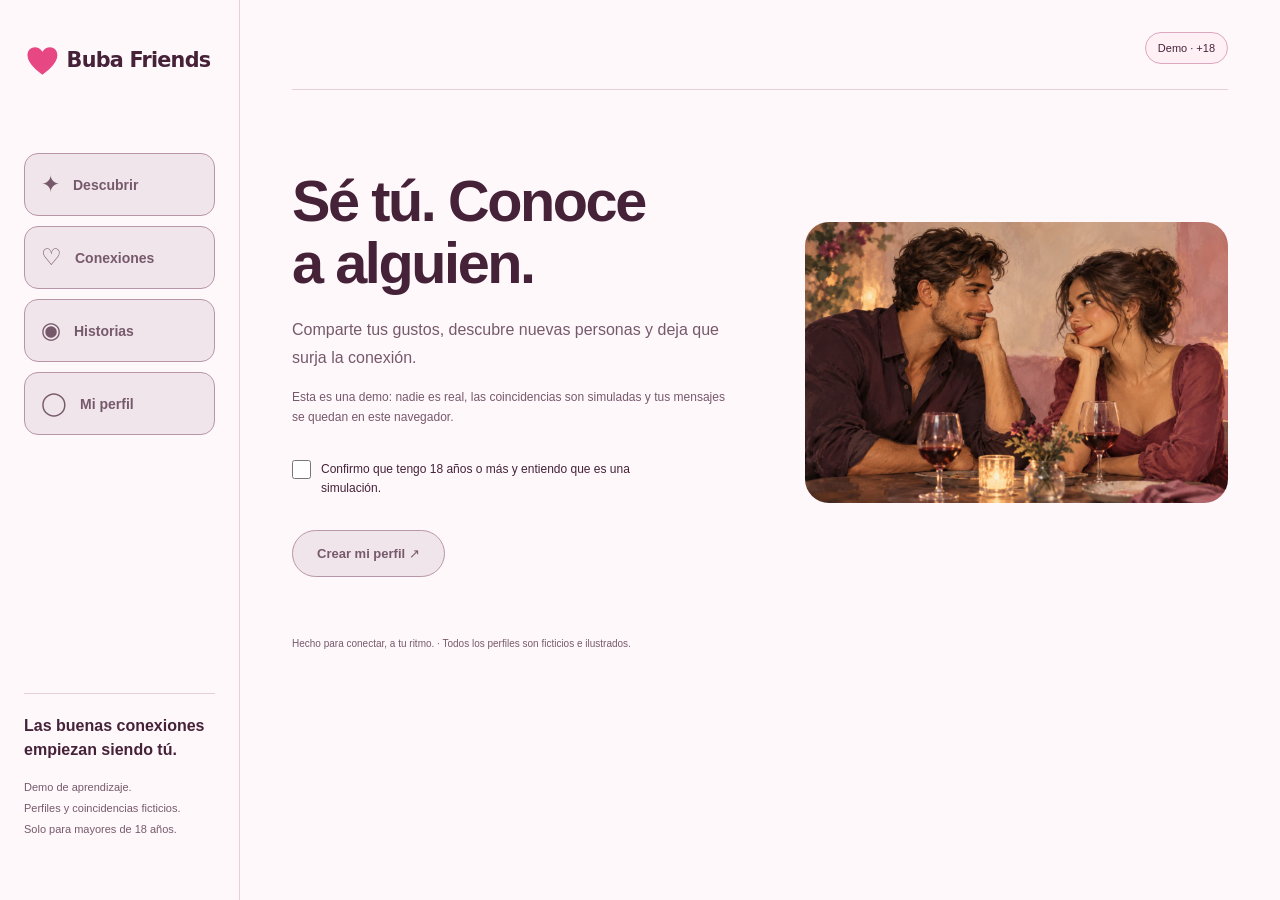
==== commit 9faf357f: "Añadir Explorar, filtros múltiples, afinidades y Guardados privados" ====
--- a/index.html
+++ b/index.html
@@ -1,2 +1,2 @@
 <!doctype html>
-<html lang="es"><head><meta charset="UTF-8"><meta name="viewport" content="width=device-width,initial-scale=1,viewport-fit=cover"><meta name="theme-color" content="#FFF8FB"><link rel="icon" type="image/svg+xml" href="codificacion/assets/logo-heart.svg"><link rel="icon" type="image/png" sizes="32x32" href="codificacion/assets/favicon-32.png"><link rel="apple-touch-icon" sizes="180x180" href="codificacion/assets/apple-touch-icon.png"><link rel="manifest" href="./manifest.webmanifest"><meta name="apple-mobile-web-app-capable" content="yes"><meta name="apple-mobile-web-app-status-bar-style" content="default"><meta name="apple-mobile-web-app-title" content="Buba Friends"><meta name="description" content="Demo de Buba Friends: perfiles ilustrados, coincidencias simuladas y conversaciones locales."><title>Buba Friends · Conecta a tu ritmo</title><link rel="stylesheet" href="codificacion/styles.css?v=20261031-1"><script src="codificacion/stories.js?v=20261031-1" defer></script><script src="codificacion/profile-photo.js?v=20261031-1" defer></script><script src="codificacion/conversation-swipe.js?v=20261031-1" defer></script><script src="codificacion/app.js?v=20261031-1" defer></script><script src="codificacion/collection-cover.js?v=20261031-1" defer></script><script src="codificacion/collections-ui.js?v=20261031-1" defer></script><script src="codificacion/stories-ui.js?v=20261031-1" defer></script></head><body><div id="app"></div><noscript>Activa JavaScript para probar Buba Friends.</noscript></body></html>
+<html lang="es"><head><meta charset="UTF-8"><meta name="viewport" content="width=device-width,initial-scale=1,viewport-fit=cover"><meta name="theme-color" content="#FFF8FB"><link rel="icon" type="image/svg+xml" href="codificacion/assets/logo-heart.svg"><link rel="icon" type="image/png" sizes="32x32" href="codificacion/assets/favicon-32.png"><link rel="apple-touch-icon" sizes="180x180" href="codificacion/assets/apple-touch-icon.png"><link rel="manifest" href="./manifest.webmanifest"><meta name="apple-mobile-web-app-capable" content="yes"><meta name="apple-mobile-web-app-status-bar-style" content="default"><meta name="apple-mobile-web-app-title" content="Buba Friends"><meta name="description" content="Demo de Buba Friends: perfiles ilustrados, coincidencias simuladas y conversaciones locales."><title>Buba Friends · Conecta a tu ritmo</title><link rel="stylesheet" href="codificacion/styles.css?v=20261031-2"><script src="codificacion/stories.js?v=20261031-2" defer></script><script src="codificacion/profile-photo.js?v=20261031-2" defer></script><script src="codificacion/conversation-swipe.js?v=20261031-2" defer></script><script src="codificacion/discovery.js?v=20261031-2" defer></script><script src="codificacion/app.js?v=20261031-2" defer></script><script src="codificacion/collection-cover.js?v=20261031-2" defer></script><script src="codificacion/collections-ui.js?v=20261031-2" defer></script><script src="codificacion/stories-ui.js?v=20261031-2" defer></script></head><body><div id="app"></div><noscript>Activa JavaScript para probar Buba Friends.</noscript></body></html>
--- a/codificacion/styles.css
+++ b/codificacion/styles.css
@@ -346,3 +346,22 @@
 @media(prefers-reduced-motion:reduce){.conversation-swipe .match-row{transition:none}}
 @media(max-width:380px){.cover-thumbnails{grid-template-columns:repeat(2,minmax(0,1fr))}}
 .conversation-swipe.swipe-dragging .row-archive-action{visibility:visible}
+
+/* Descubrimiento local: controles compactos y cuadrícula en flujo vertical. */
+.discovery-tools{display:flex;flex-wrap:wrap;align-items:center;gap:6px;margin-bottom:10px}
+.discovery-tools .text-btn{min-height:44px;padding:8px 10px;border-radius:14px;font-size:13px}
+.discovery-tools [aria-pressed=true]{background:#fbe1eb;color:#8f2452;font-weight:750}
+.discovery-order{margin-left:auto;min-width:0}.discovery-order select{max-width:100%;min-height:44px;background:white;border:1px solid #a47c90;border-radius:12px;padding:7px;font-size:14px}
+.filter-chips{display:flex;flex-wrap:wrap;gap:6px;margin:6px 0}.filter-chips button{min-height:38px;text-align:left;overflow-wrap:anywhere}
+.interest-options{display:grid;grid-template-columns:repeat(2,minmax(0,1fr));gap:5px}.interest-options .filter-choice{display:flex;align-items:center;gap:7px;font-size:13px;min-height:44px}.interest-options input{flex:none;width:20px;height:20px;accent-color:#b72565}
+.explore-grid{display:grid;grid-template-columns:repeat(3,minmax(0,1fr));gap:18px;max-width:1100px;margin:18px 0 30px;touch-action:pan-y pinch-zoom}
+.explore-person{min-width:0;overflow:hidden;border:1px solid var(--line);border-radius:20px;background:white;display:flex;flex-direction:column}
+.explore-open{display:block;width:100%;padding:0;text-align:left;background:white;min-width:0}
+.explore-open img{display:block;width:100%;aspect-ratio:4/5;object-fit:contain;background:#f5e7ee}.explore-open>span{display:block;padding:12px}.explore-open strong{display:block;font-size:20px;overflow-wrap:anywhere}.explore-open small{display:block;color:var(--muted);font-size:12px;margin-top:5px}
+.explore-person>.text-btn{min-height:44px;text-align:left;padding:10px 12px;margin-top:auto}.explore-person .affinity-labels{padding:0 10px 8px}.affinity-labels{display:flex;gap:5px;flex-wrap:wrap;margin-top:7px}.affinity-labels .tag{color:var(--ink);background:#fff0f5;font-size:11px;line-height:1.4}.saved-state{padding:0 12px;font-size:12px;color:var(--muted)}
+.discovery-detail-actions{padding:15px 0;border-top:1px solid var(--line);margin-top:14px;display:flex;flex-wrap:wrap;gap:8px}.discovery-detail-actions>p{flex-basis:100%;margin:0}.discovery-detail-actions button{min-height:44px}.order-explanation{font-size:12px;line-height:1.6;color:var(--muted);max-width:760px}
+.explore-open:focus-visible,.discovery-tools button:focus-visible,.discovery-tools select:focus-visible,.explore-person>.text-btn:focus-visible,.filter-chips button:focus-visible{outline:3px solid #ac245f;outline-offset:-3px}
+@media(max-width:900px){.explore-grid{grid-template-columns:repeat(2,minmax(0,1fr))}}
+@media(max-width:600px){.explore-grid{gap:10px}.explore-open strong{font-size:17px}.discovery-tools{gap:4px}.discovery-tools .text-btn{padding:7px;font-size:12px}.discovery-order{flex-basis:100%;margin-left:0}.discovery-order select{width:100%;font-size:16px}.interest-options{grid-template-columns:1fr}}
+@media(max-width:600px){body.discover-fit .discovery-tools{display:grid;grid-template-columns:auto auto auto minmax(0,1fr);gap:2px;margin:0}body.discover-fit .discovery-tools .text-btn{font-size:11px;padding:4px;min-height:36px}body.discover-fit .discovery-order{margin:0;min-width:0}body.discover-fit .discovery-order select{font-size:11px;min-height:36px;padding:2px;width:100%}body.discover-fit .filter-chips{flex-wrap:nowrap;overflow-x:auto;max-width:100%;margin:2px 0}body.discover-fit .filter-chips button{flex:none;min-height:30px;padding:4px 7px}body.discover-fit .card-info .affinity-labels{margin-top:3px}body.discover-fit .affinity-labels .tag{font-size:10px;padding:3px 6px}}
+@media(max-width:600px){body.discover-fit .discovery-order select{font-size:16px}}
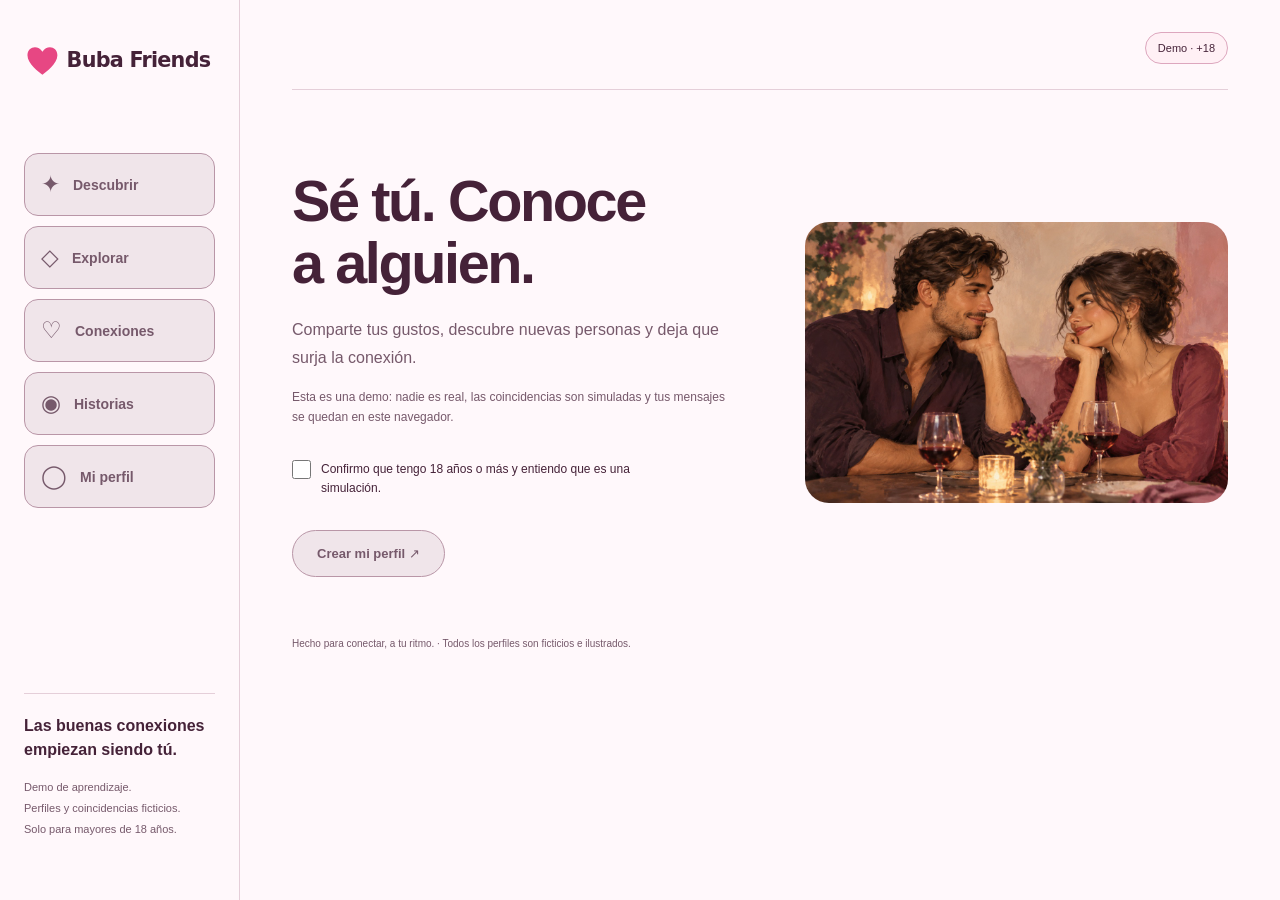
==== commit 882dd655: "Reorganizar registro, navegación y perfil con categorías visuales de Buba" ====
--- a/index.html
+++ b/index.html
@@ -1,2 +1,2 @@
 <!doctype html>
-<html lang="es"><head><meta charset="UTF-8"><meta name="viewport" content="width=device-width,initial-scale=1,viewport-fit=cover"><meta name="theme-color" content="#FFF8FB"><link rel="icon" type="image/svg+xml" href="codificacion/assets/logo-heart.svg"><link rel="icon" type="image/png" sizes="32x32" href="codificacion/assets/favicon-32.png"><link rel="apple-touch-icon" sizes="180x180" href="codificacion/assets/apple-touch-icon.png"><link rel="manifest" href="./manifest.webmanifest"><meta name="apple-mobile-web-app-capable" content="yes"><meta name="apple-mobile-web-app-status-bar-style" content="default"><meta name="apple-mobile-web-app-title" content="Buba Friends"><meta name="description" content="Demo de Buba Friends: perfiles ilustrados, coincidencias simuladas y conversaciones locales."><title>Buba Friends · Conecta a tu ritmo</title><link rel="stylesheet" href="codificacion/styles.css?v=20261031-2"><script src="codificacion/stories.js?v=20261031-2" defer></script><script src="codificacion/profile-photo.js?v=20261031-2" defer></script><script src="codificacion/conversation-swipe.js?v=20261031-2" defer></script><script src="codificacion/discovery.js?v=20261031-2" defer></script><script src="codificacion/app.js?v=20261031-2" defer></script><script src="codificacion/collection-cover.js?v=20261031-2" defer></script><script src="codificacion/collections-ui.js?v=20261031-2" defer></script><script src="codificacion/stories-ui.js?v=20261031-2" defer></script></head><body><div id="app"></div><noscript>Activa JavaScript para probar Buba Friends.</noscript></body></html>
+<html lang="es"><head><meta charset="UTF-8"><meta name="viewport" content="width=device-width,initial-scale=1,viewport-fit=cover"><meta name="theme-color" content="#FFF8FB"><link rel="icon" type="image/svg+xml" href="codificacion/assets/logo-heart.svg"><link rel="icon" type="image/png" sizes="32x32" href="codificacion/assets/favicon-32.png"><link rel="apple-touch-icon" sizes="180x180" href="codificacion/assets/apple-touch-icon.png"><link rel="manifest" href="./manifest.webmanifest"><meta name="apple-mobile-web-app-capable" content="yes"><meta name="apple-mobile-web-app-status-bar-style" content="default"><meta name="apple-mobile-web-app-title" content="Buba Friends"><meta name="description" content="Demo de Buba Friends: perfiles ilustrados, coincidencias simuladas y conversaciones locales."><title>Buba Friends · Conecta a tu ritmo</title><link rel="stylesheet" href="codificacion/styles.css?v=20261031-3"><script src="codificacion/stories.js?v=20261031-3" defer></script><script src="codificacion/profile-photo.js?v=20261031-3" defer></script><script src="codificacion/conversation-swipe.js?v=20261031-3" defer></script><script src="codificacion/discovery.js?v=20261031-3" defer></script><script src="codificacion/experience.js?v=20261031-3" defer></script><script src="codificacion/experience-ui.js?v=20261031-3" defer></script><script src="codificacion/app.js?v=20261031-3" defer></script><script src="codificacion/collection-cover.js?v=20261031-3" defer></script><script src="codificacion/collections-ui.js?v=20261031-3" defer></script><script src="codificacion/stories-ui.js?v=20261031-3" defer></script></head><body><div id="app"></div><noscript>Activa JavaScript para probar Buba Friends.</noscript></body></html>
--- a/codificacion/styles.css
+++ b/codificacion/styles.css
@@ -365,3 +365,23 @@
 @media(max-width:600px){.explore-grid{gap:10px}.explore-open strong{font-size:17px}.discovery-tools{gap:4px}.discovery-tools .text-btn{padding:7px;font-size:12px}.discovery-order{flex-basis:100%;margin-left:0}.discovery-order select{width:100%;font-size:16px}.interest-options{grid-template-columns:1fr}}
 @media(max-width:600px){body.discover-fit .discovery-tools{display:grid;grid-template-columns:auto auto auto minmax(0,1fr);gap:2px;margin:0}body.discover-fit .discovery-tools .text-btn{font-size:11px;padding:4px;min-height:36px}body.discover-fit .discovery-order{margin:0;min-width:0}body.discover-fit .discovery-order select{font-size:11px;min-height:36px;padding:2px;width:100%}body.discover-fit .filter-chips{flex-wrap:nowrap;overflow-x:auto;max-width:100%;margin:2px 0}body.discover-fit .filter-chips button{flex:none;min-height:30px;padding:4px 7px}body.discover-fit .card-info .affinity-labels{margin-top:3px}body.discover-fit .affinity-labels .tag{font-size:10px;padding:3px 6px}}
 @media(max-width:600px){body.discover-fit .discovery-order select{font-size:16px}}
+
+/* Buba: cinco destinos, jerarquía cálida y paneles por apartados. */
+@media(max-width:600px){.nav{gap:0;padding-inline:4px}.nav button{min-width:0;flex:1;padding:7px 2px;font-size:10px;line-height:1.25}.nav b{font-size:20px;margin-bottom:3px}.main{padding-bottom:100px}}
+.profile-dashboard{max-width:950px;margin:26px auto}.profile-dashboard-head{display:flex;align-items:center;gap:16px}.profile-dashboard-head>div{min-width:0;flex:1}.profile-dashboard-head h1{font-size:clamp(25px,4vw,38px);margin:0;letter-spacing:-1px;overflow-wrap:anywhere}.settings-button{width:44px;height:44px;flex:none;border-radius:50%;background:#fbe1eb;font-size:22px}.profile-dashboard-head .text-btn{min-height:44px;padding-left:0}.completion-panel{border:1px solid var(--line);border-radius:18px;background:#fff0f5;padding:16px;display:grid;gap:10px;margin:20px 0}.completion-panel small{display:block;color:var(--muted);font-size:11px;margin-top:5px}.completion-panel progress{width:100%;height:7px;accent-color:var(--accent)}
+.profile-photo-panel{margin:24px 0}.profile-photo-panel>header,.profile-questions>header{display:flex;align-items:center;justify-content:space-between;gap:10px}.profile-photo-panel h2,.profile-questions h2{font-size:20px;margin:0}.profile-photo-panel p{font-size:12px;color:var(--muted)}.dashboard-photos{display:grid;grid-template-columns:repeat(6,minmax(0,1fr));gap:9px;margin-top:12px}.dashboard-photos button{position:relative;aspect-ratio:3/4;overflow:hidden;border:1px dashed #b996a7;border-radius:14px;background:#f8e7ee;padding:0;min-width:0}.dashboard-photos img{display:block;width:100%;height:100%;object-fit:cover}.dashboard-photos span{font-size:27px;color:#a42b5c}
+.profile-block-grid{display:grid;grid-template-columns:repeat(2,minmax(0,1fr));gap:12px;margin:20px 0}.profile-block{min-width:0;background:white;border:1px solid var(--line);border-radius:18px;padding:18px;text-align:left;min-height:120px;overflow-wrap:anywhere}.profile-block-title{display:flex;align-items:center;justify-content:space-between;font-size:15px;font-weight:750;margin-bottom:12px}.profile-block-title b{font-size:21px;color:#ac245f}.profile-block>span:last-child{display:block;font-size:13px;color:var(--muted);line-height:1.6}.question-cards{display:grid;grid-template-columns:repeat(3,minmax(0,1fr));gap:12px;margin-top:12px}.question-cards button{background:#fff0f5;border:1px solid var(--line);border-radius:18px;min-height:190px;padding:17px;text-align:left;overflow-wrap:anywhere}.question-cards button>span{display:block;font-size:35px;color:var(--accent)}.question-cards strong,.question-cards small{display:block;font-size:13px;line-height:1.5}.question-cards small{margin-top:12px;font-weight:400;color:var(--muted)}.settings-options{display:grid;gap:10px}.section-editor{margin-top:20px;scroll-margin-top:16px}.profile-layout .section-editor{max-width:760px}.profile-dashboard .profile-layout{grid-template-columns:minmax(0,760px);max-width:760px}.profile-dashboard [hidden]{display:none}
+.option-pills{display:flex;flex-wrap:wrap;gap:8px}.personal-form .option-pill{position:relative;margin:0;min-height:44px;display:flex;align-items:center;gap:6px;padding:11px 14px;border:1px solid #d7b6c6;border-radius:15px;background:#fff8fb;cursor:pointer;font-size:14px;font-weight:500}.option-pill input,.intention-option input{position:absolute;opacity:0;width:1px!important;height:1px;padding:0!important;border:0!important}.option-pill:has(input:checked),.intention-option:has(input:checked){border-color:#a62c5e;background:#fbe1eb;box-shadow:inset 0 0 0 1px #a62c5e;color:#63213e}.option-pill:has(input:focus-visible),.intention-option:has(input:focus-visible){outline:3px solid #a62c5e;outline-offset:3px}.personal-form fieldset{border:0;padding:0;margin:0 0 22px;min-width:0}.personal-form legend{font-size:15px;font-weight:750;margin-bottom:10px}.personal-form .visibility-choice{display:flex;gap:9px;align-items:center;font-size:13px;min-height:44px}.visibility-choice input{width:20px!important;height:20px;flex:none;margin:0!important;accent-color:var(--accent)}
+.intention-options{display:grid;grid-template-columns:repeat(2,minmax(0,1fr));gap:10px}.personal-form .intention-option{position:relative;border:1px solid #dfbfd0;border-radius:18px;background:#fff8fb;min-height:138px;padding:17px 12px;display:flex;flex-direction:column;align-items:center;justify-content:center;text-align:center;gap:12px;margin:0;cursor:pointer}.intention-option>span{font-size:32px;color:#ba3269}.intention-option strong{font-size:14px;line-height:1.4}.interest-chips{display:flex;flex-wrap:wrap;gap:7px}.interest-chip{border:1px solid #c89caf;border-radius:20px;background:#fff8fb;padding:10px 13px;min-height:44px;font-size:13px}.interest-chip[aria-pressed=true]{background:#fbe1eb;color:#8d2350;border-color:#a62c5e}.interest-category h3{font-size:16px}.interest-category summary{font-size:12px;padding:13px 0;cursor:pointer;color:#9c2857}.interest-counter{position:sticky;top:0;z-index:1;background:white;padding:9px 0;font-size:13px;font-weight:700}.personal-form .interest-category{border:0;padding-top:8px}.identity-preference{display:grid;gap:12px}.identity-preference .option-pill{min-height:65px;font-size:17px}
+/* Registro: progreso arriba y avance en una zona inferior propia. */
+.onboarding-form{max-width:660px;margin:20px auto;padding:0;overflow:hidden;display:grid;grid-template-rows:auto minmax(0,1fr) auto;height:min(850px,calc(100dvh - 130px));min-height:400px}.onboarding-form .setup-header{display:grid;grid-template-columns:44px minmax(0,1fr) 65px;align-items:center;gap:12px;padding:12px 16px}.setup-header progress{width:100%;height:5px;accent-color:var(--accent)}.setup-back{min-height:44px;min-width:44px;font-size:34px;background:transparent;border-radius:50%}.setup-header .text-btn{font-size:13px;min-height:44px}.setup-body{min-height:0;overflow-y:auto;overscroll-behavior:contain;padding:14px 24px 24px;scroll-padding-block:16px 40px}.onboarding-form .setup-body>section{border:0;padding-top:0}.onboarding-form .setup-body h2{font-size:clamp(29px,4vw,39px);line-height:1.13;letter-spacing:-1.2px;margin:12px 0}.setup-explanation{font-size:14px;color:var(--muted);line-height:1.6;margin-bottom:24px}.setup-footer{padding:12px 24px max(12px,env(safe-area-inset-bottom));background:white;border-top:1px solid var(--line)}.setup-footer .btn{width:100%;font-size:15px;min-height:50px}.setup-footer p{font-size:10px;color:var(--muted);text-align:center;margin:8px 0 0}.setup-summary{background:#fff0f5;border-radius:22px;padding:24px;line-height:1.7}.setup-summary>strong{font-size:27px}.onboarding-form .personal-gallery{grid-template-columns:repeat(3,minmax(0,1fr));gap:8px}.onboarding-form .photo-slot{min-height:150px;padding:7px}.onboarding-form .photo-slot img{aspect-ratio:3/4;object-fit:cover}.onboarding-form .photo-slot .text-btn{font-size:10px;padding:5px;min-height:36px}.onboarding-form .photo-empty{font-size:13px;aspect-ratio:3/4}.onboarding-form .personal-gallery strong{font-size:11px}
+/* Temas con arte vectorial propio; sin fotos ni promociones de referencia. */
+.category-grid{display:grid;grid-template-columns:repeat(3,minmax(0,1fr));gap:16px;max-width:1000px;margin:24px 0}.category-card{min-width:0;min-height:240px;padding:18px;border-radius:24px;text-align:left;overflow:hidden;border:1px solid #e6c7d6;display:flex;flex-direction:column;justify-content:space-between;background:#f9e3ed;color:var(--ink)}.category-color-1{background:#f5e9d9}.category-color-2{background:#e6eee4}.category-color-3{background:#ece6f2}.category-art{position:relative;display:grid;place-items:center;height:160px;width:100%}.category-art svg{position:absolute;width:100%;height:100%;fill:#ffffff80;stroke:#b93c6c;stroke-width:2;transform:rotate(-8deg)}.category-art b{position:relative;font-size:65px;line-height:1;color:#a4295b;transform:rotate(9deg)}.category-card strong,.category-card small{display:block}.category-card strong{font-size:20px;line-height:1.2}.category-card small{font-size:11px;color:var(--muted);margin-top:8px}.explore-quick,.explore-return{display:flex;gap:10px;flex-wrap:wrap;align-items:center}.explore-return{margin-top:20px;font-size:13px}.explore-return .text-btn{min-height:44px}.sent-interests{padding:18px;background:#fff0f5;border-radius:18px}.sent-interests h2{font-size:18px}.sent-interests .text-btn{min-height:44px}
+@media(max-width:600px){body.setup-screen .sidebar,body.setup-screen .topbar,body.setup-screen .footer{display:none}html.setup-screen,body.setup-screen{overflow:hidden}body.setup-screen .layout{position:fixed;left:0;right:0;top:var(--setup-top,0px);height:var(--setup-height,100dvh);min-height:0;display:block}body.setup-screen .main{height:100%;padding:0;overflow:hidden}body.setup-screen .onboarding-form{height:100%;min-height:0;margin:0;max-width:none;border:0;border-radius:0}body.setup-screen .setup-header{padding-top:max(8px,env(safe-area-inset-top))}.setup-body{padding-inline:20px}.onboarding-form .intention-options{grid-template-columns:repeat(2,minmax(0,1fr))}.profile-dashboard{margin-top:20px}.dashboard-photos{grid-template-columns:repeat(3,minmax(0,1fr))}.question-cards{grid-template-columns:1fr}.question-cards button{min-height:130px}.profile-block{padding:14px}.category-grid{grid-template-columns:repeat(2,minmax(0,1fr));gap:10px}.category-card{min-height:210px;padding:13px}.category-card strong{font-size:17px}.category-art{height:135px}.category-art b{font-size:55px}body.discover-fit .nav button{font-size:10px;padding:6px 1px}body.discover-fit .nav b{font-size:19px}.discovery-tools{justify-content:space-between}body.discover-fit .discovery-tools{grid-template-columns:auto minmax(0,1fr)}body.discover-fit .discovery-order{text-align:right}}
+/* Foto protagonista: la información sobre el retrato, decisiones fuera de él. */
+#swipe-card>.portrait{object-fit:cover;object-position:center 25%}#swipe-card .card-info{background:linear-gradient(transparent,rgba(69,34,56,.9) 48%,rgba(69,34,56,.98));color:white}
+@media(max-width:600px){body.discover-fit #swipe-card{display:block;position:relative}body.discover-fit #swipe-card>.portrait{height:100%;min-height:160px;object-fit:cover;object-position:center 25%}body.discover-fit #swipe-card .card-info{position:absolute;bottom:0;left:0;right:0;padding:55px 16px 14px;background:linear-gradient(transparent,rgba(69,34,56,.9) 48%,rgba(69,34,56,.98));color:white}body.discover-fit #swipe-card .card-info h2{font-size:29px;color:white;margin-bottom:4px}body.discover-fit #swipe-card .profile-meta{color:#fff8fb;font-size:12px}body.discover-fit #swipe-card .card-detail{top:12px;right:12px}}
+.profile-block:focus-visible,.category-card:focus-visible,.interest-chip:focus-visible,.dashboard-photos button:focus-visible,.settings-button:focus-visible{outline:3px solid #a62c5e;outline-offset:3px}
+@media(prefers-reduced-motion:reduce){.category-card,.profile-block{transition:none}}
+
+@media(max-width:600px){.nav button,body.discover-fit .nav button{font-size:11px}}
